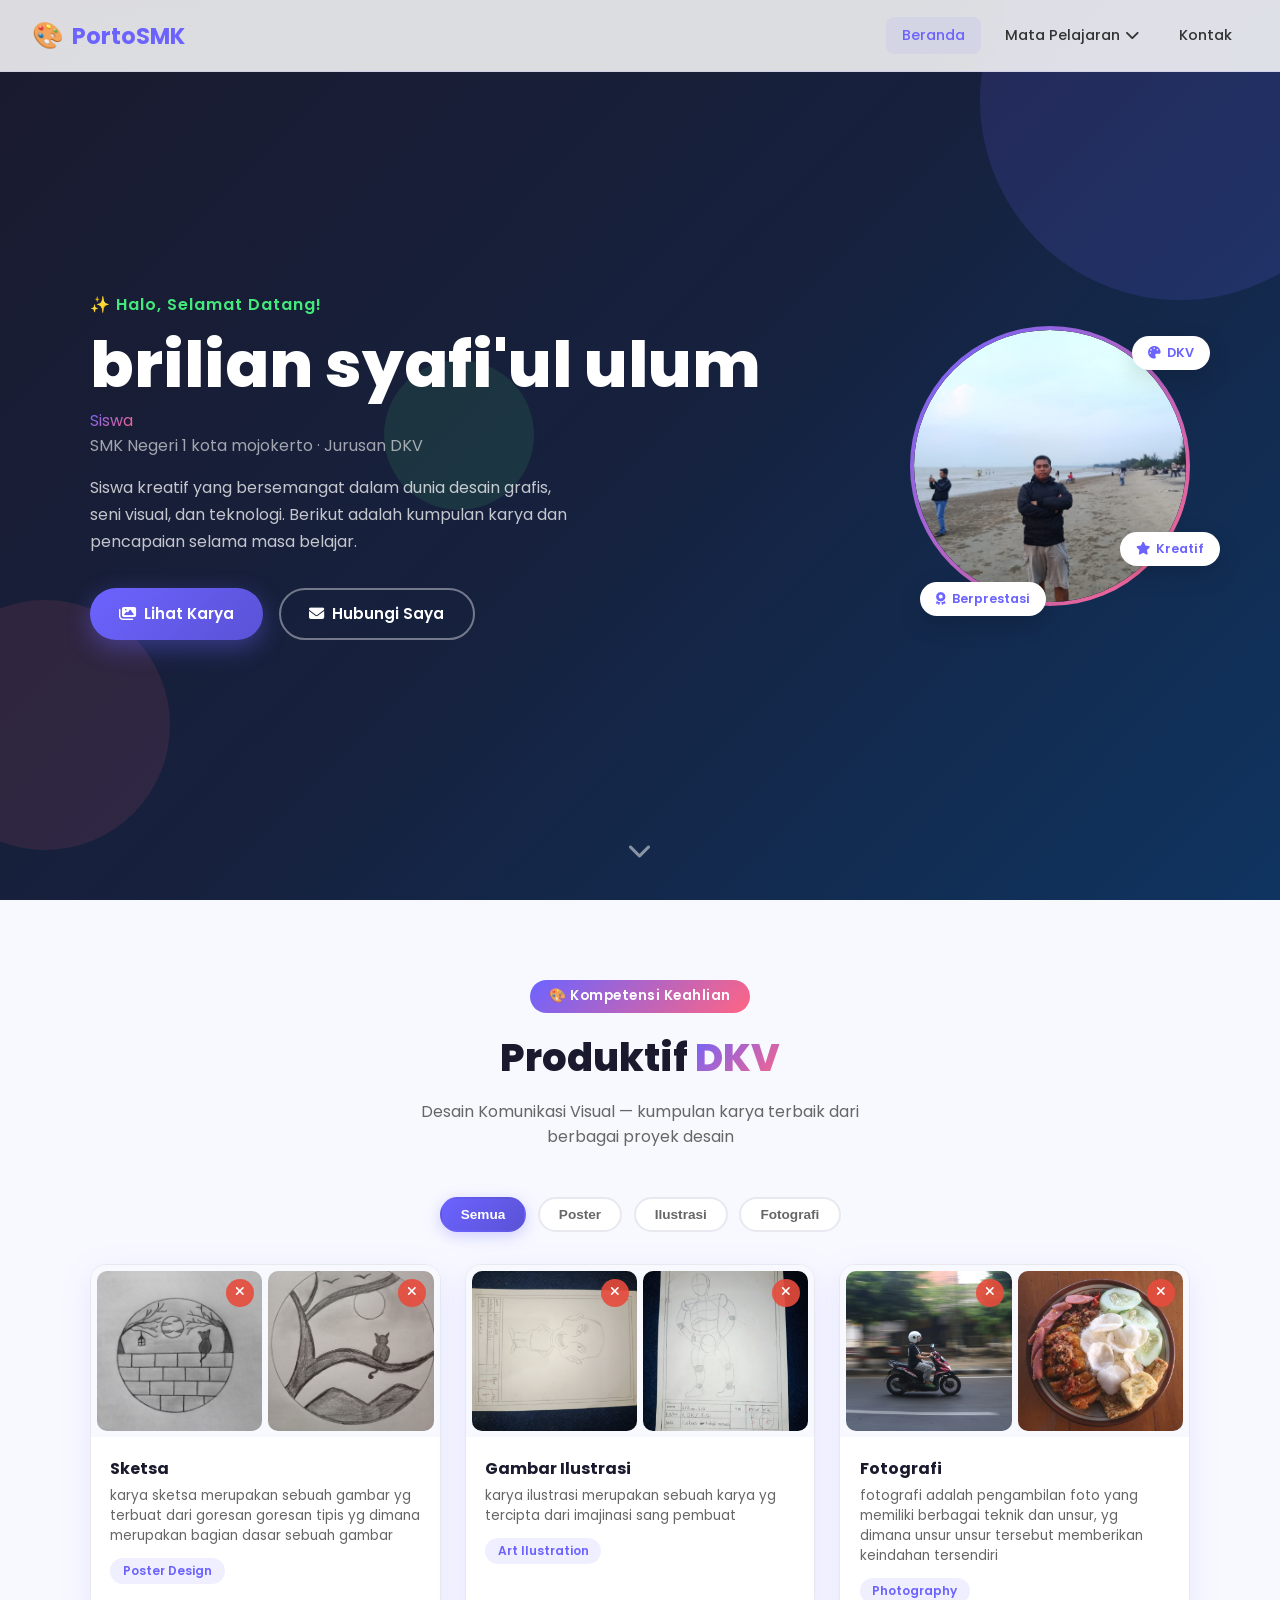
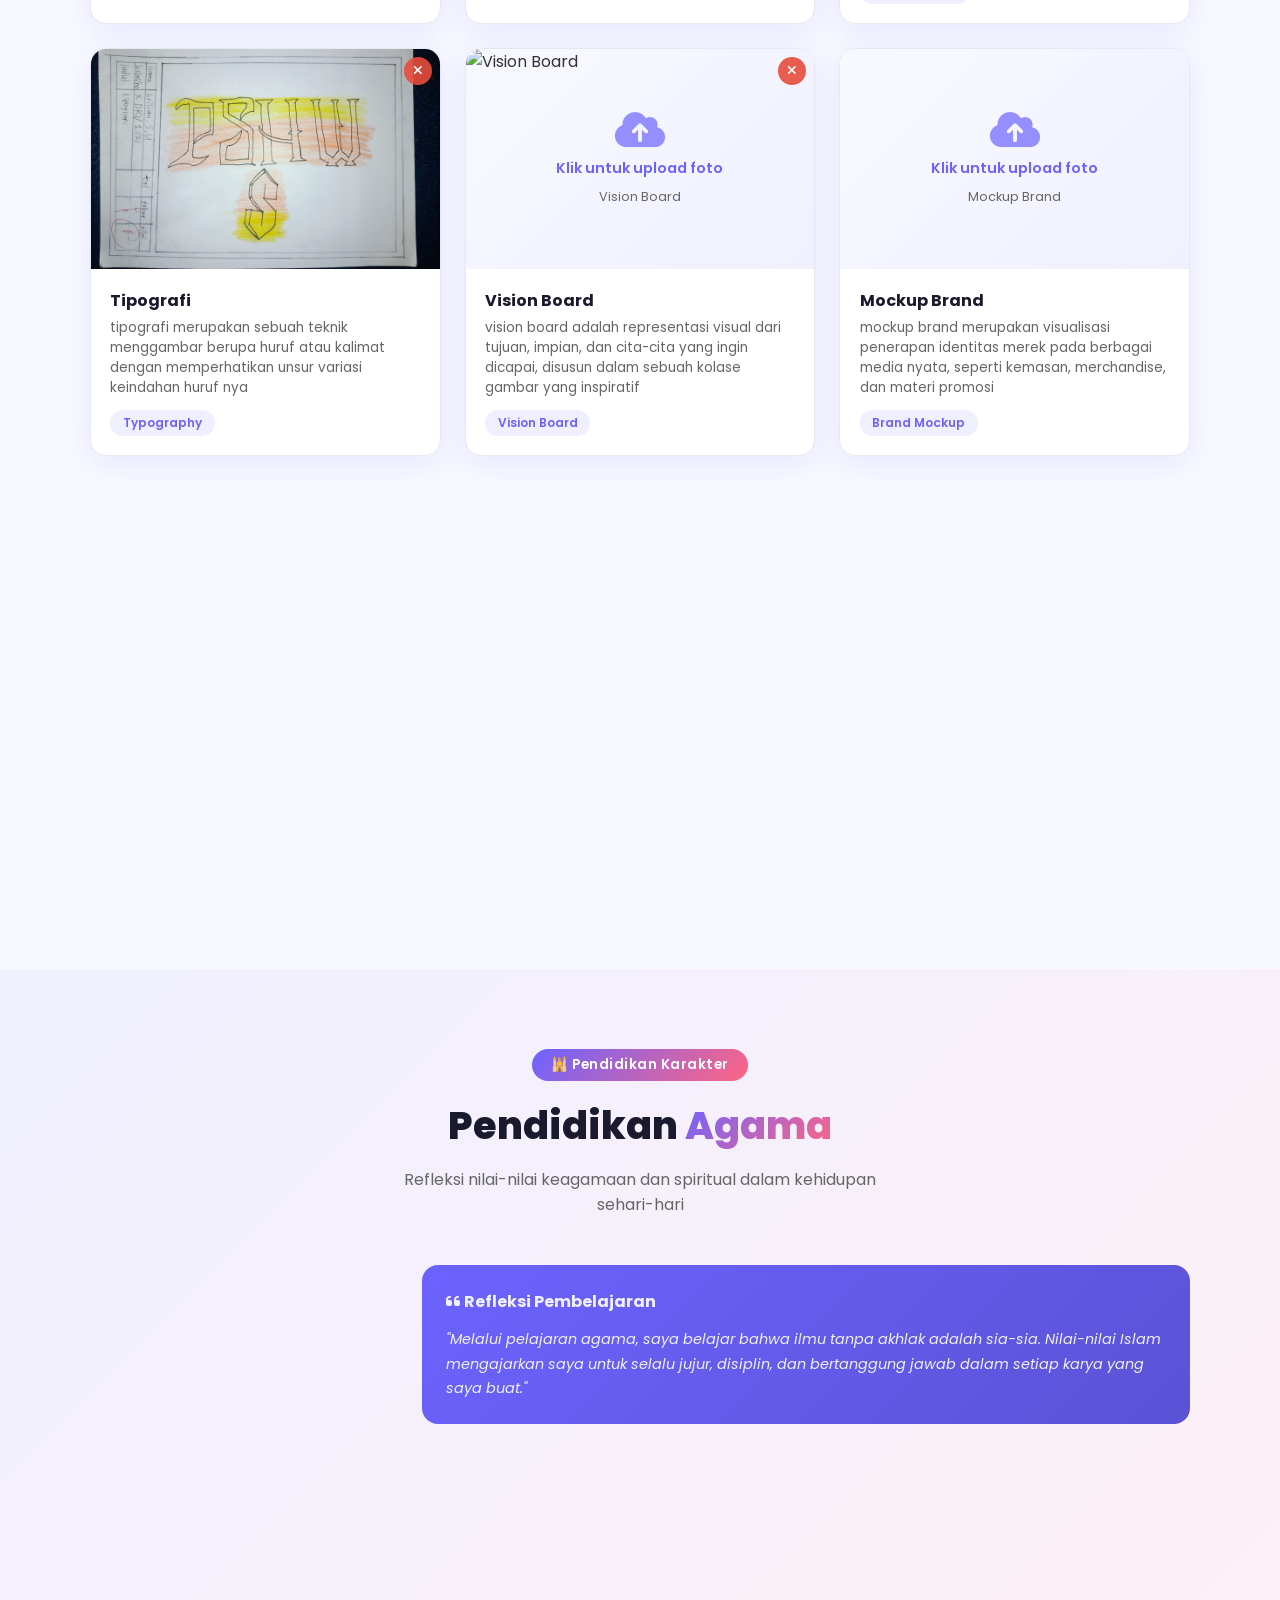
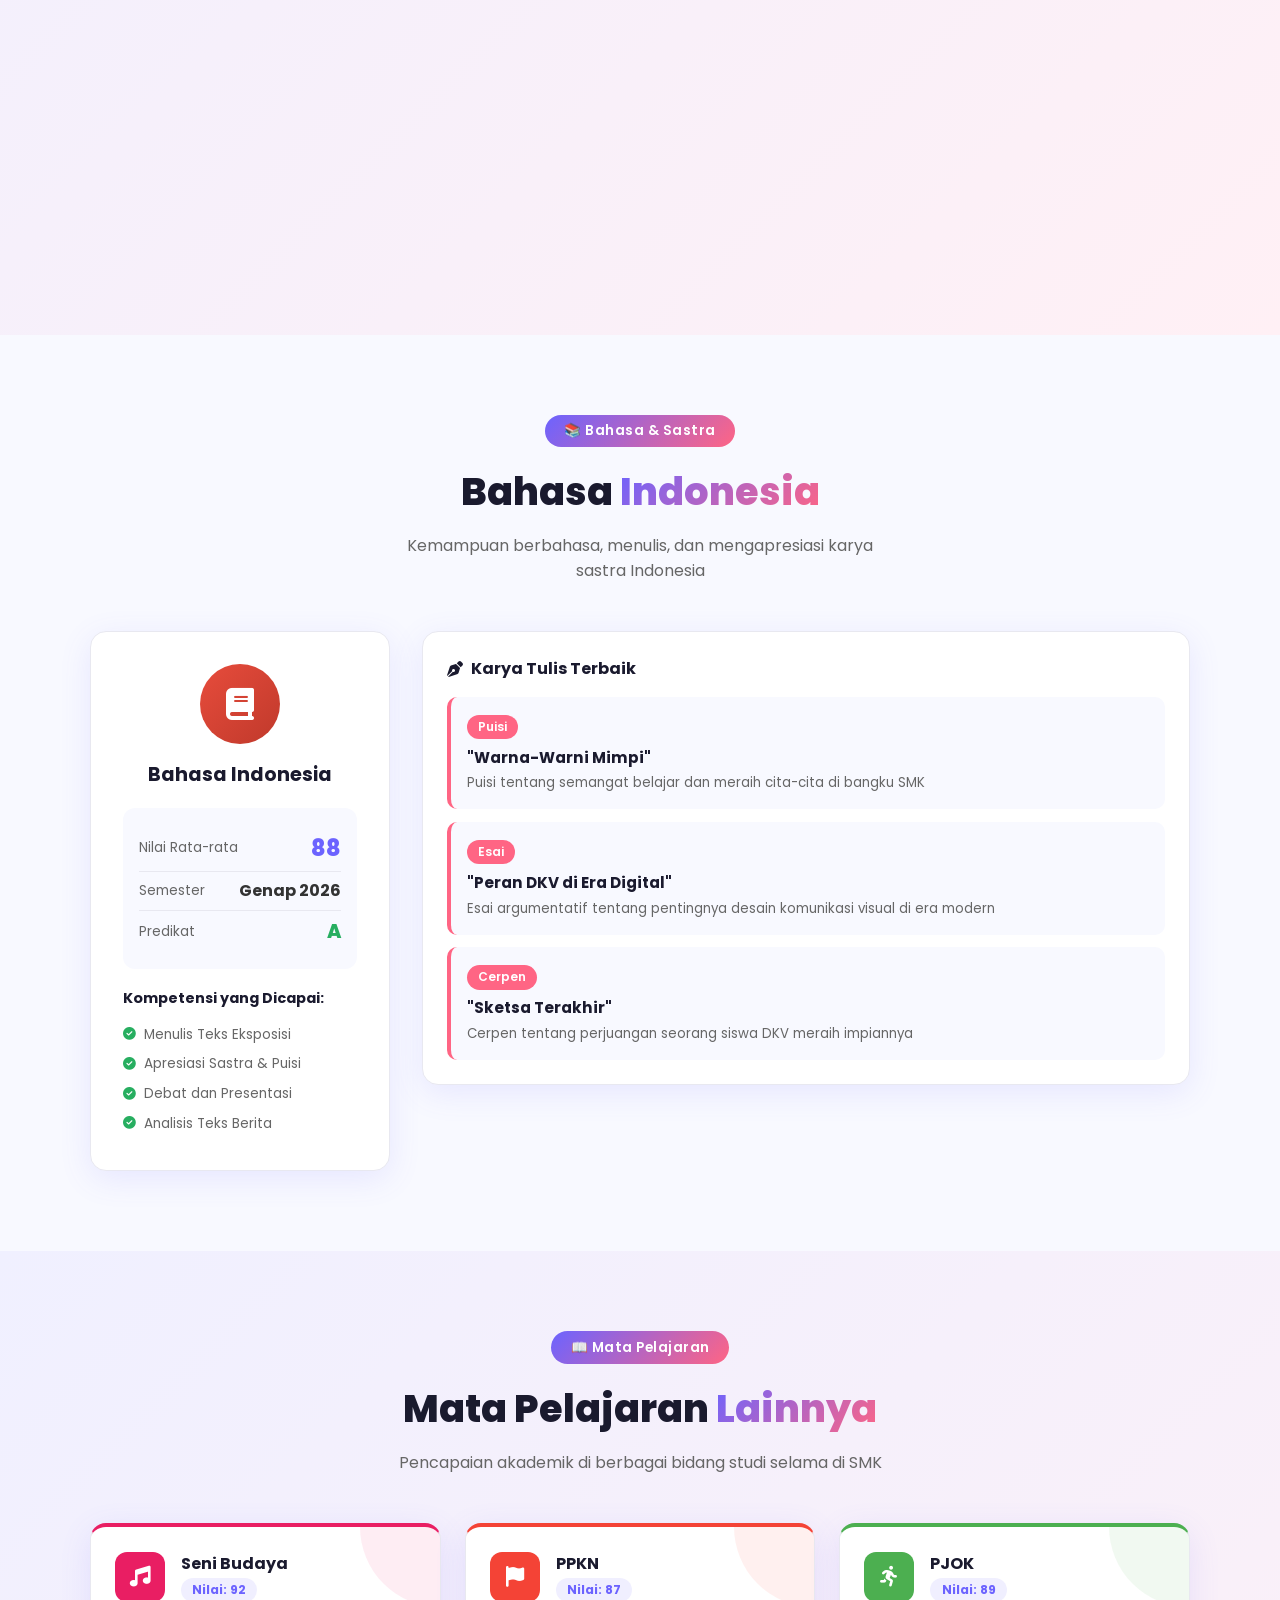
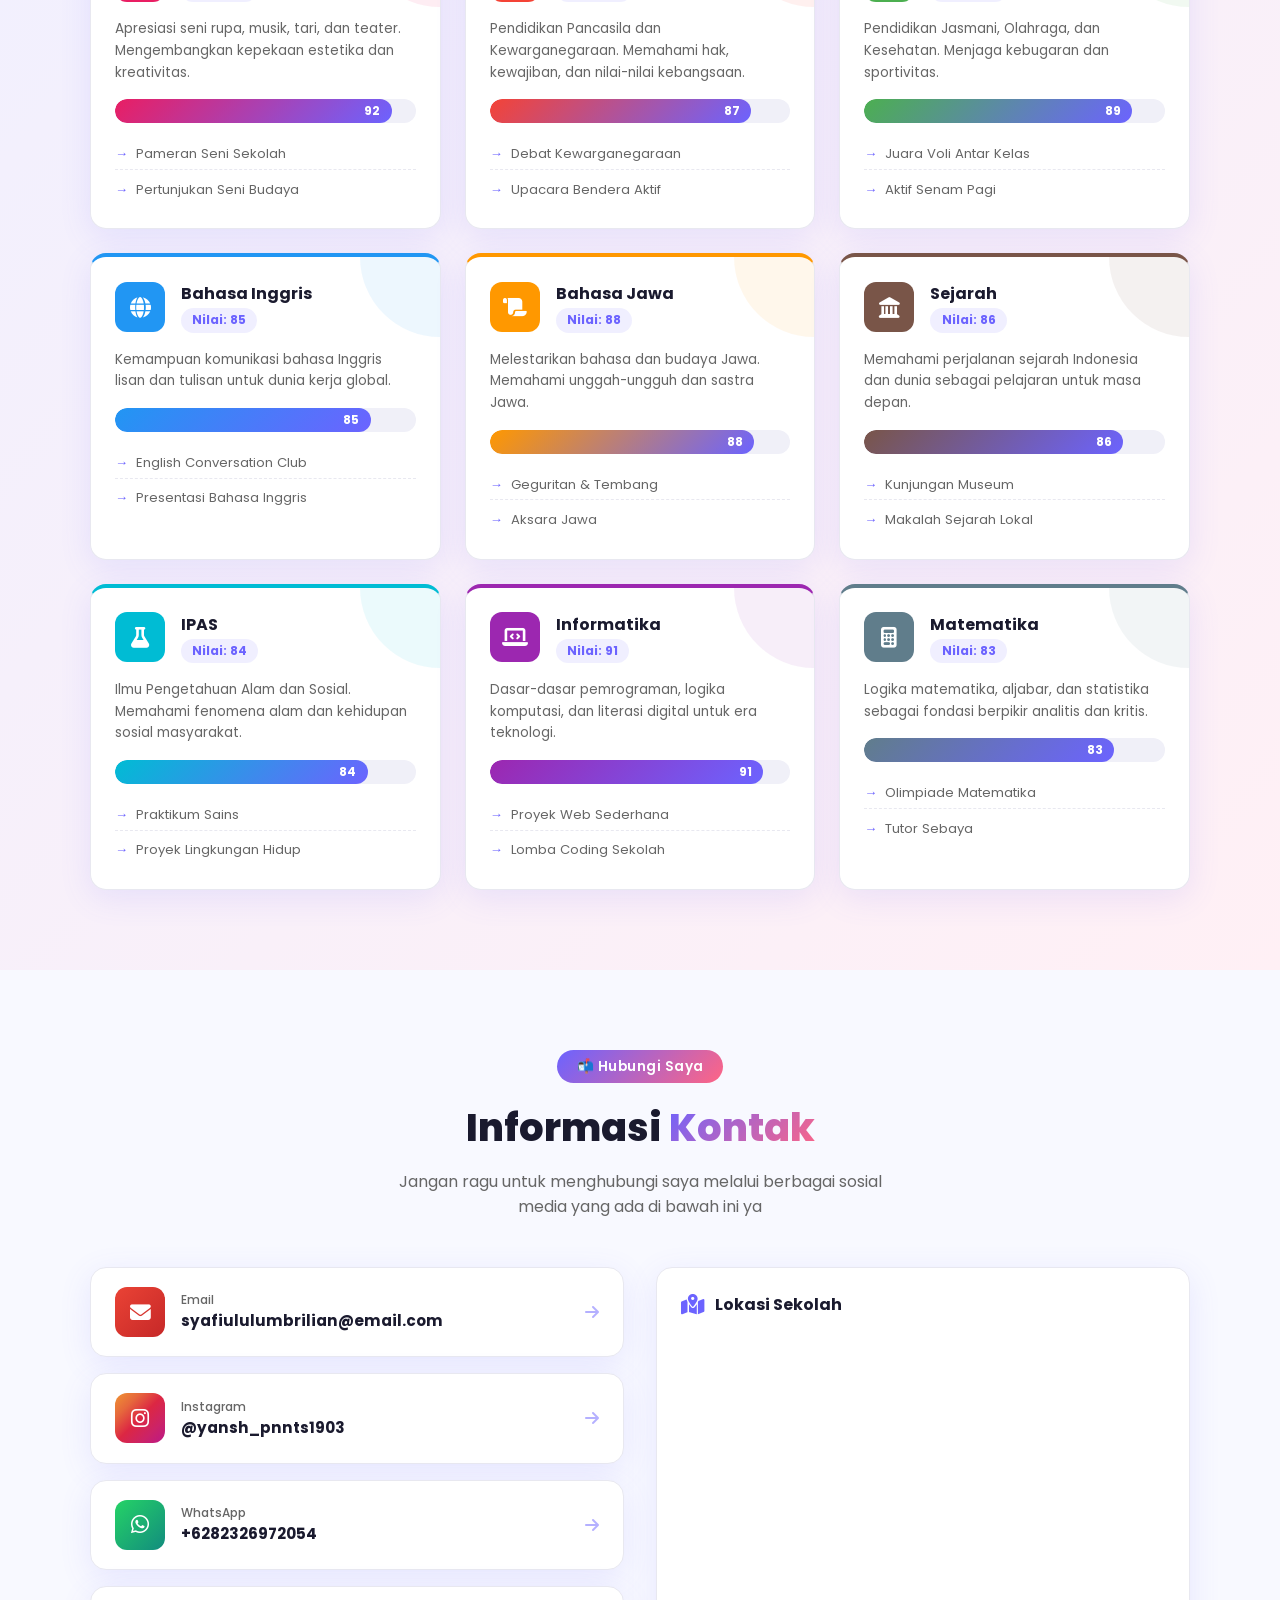
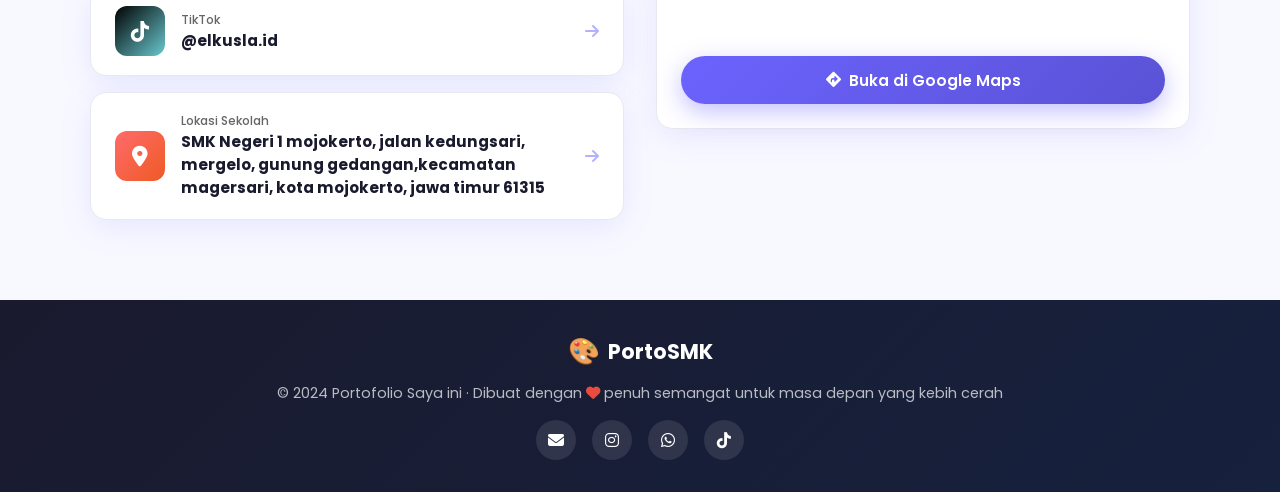
==== portfolio/index.html @ 5e64e9d3 "Add files via upload" ====
<!DOCTYPE html>
<html lang="id">
<head>
  <meta charset="UTF-8" />
  <meta name="viewport" content="width=device-width, initial-scale=1.0"/>
  <title>Portofolio Siswa SMK</title>
  <link rel="stylesheet" href="style.css" />
  <link href="https://fonts.googleapis.com/css2?family=Poppins:wght@300;400;600;700;800&display=swap" rel="stylesheet"/>
  <link rel="stylesheet" href="https://cdnjs.cloudflare.com/ajax/libs/font-awesome/6.5.0/css/all.min.css"/>
</head>
<body>

<!-- NAVBAR -->
<nav class="navbar" id="navbar">
  <div class="nav-brand">
    <span class="brand-icon">🎨</span>
    <span>Porto<strong>SMK</strong></span>
  </div>
  <ul class="nav-links" id="navLinks">
    <li><a href="#beranda" class="nav-link">Beranda</a></li>
    <li class="dropdown">
      <a href="#" class="nav-link dropdown-toggle">Mata Pelajaran <i class="fas fa-chevron-down"></i></a>
      <ul class="dropdown-menu">
        <li><a href="#dkv"><i class="fas fa-palette"></i> Produktif DKV</a></li>
        <li><a href="#agama"><i class="fas fa-mosque"></i> Agama</a></li>
        <li><a href="#bind"><i class="fas fa-book-open"></i> Bahasa Indonesia</a></li>
        <li><a href="#lainnya"><i class="fas fa-graduation-cap"></i> Lainnya</a></li>
      </ul>
    </li>
    <li><a href="#kontak" class="nav-link">Kontak</a></li>
  </ul>
  <button class="hamburger" id="hamburger"><i class="fas fa-bars"></i></button>
</nav>

<!-- HERO / BERANDA -->
<section class="hero" id="beranda">
  <div class="hero-bg-shapes">
    <div class="shape shape1"></div>
    <div class="shape shape2"></div>
    <div class="shape shape3"></div>
  </div>
  <div class="hero-content">
    <div class="hero-text">
      <p class="hero-greeting">✨ Halo, Selamat Datang!</p>
      <h1 class="hero-name">brilian syafi'ul ulum</h1> <span class="highlight">Siswa</span></h1>
      <p class="hero-school">SMK Negeri 1 kota mojokerto · Jurusan DKV</p>
      <p class="hero-desc">Siswa kreatif yang bersemangat dalam dunia desain grafis, seni visual, dan teknologi. Berikut adalah kumpulan karya dan pencapaian selama masa belajar.</p>
      <div class="hero-btns">
        <a href="#dkv" class="btn btn-primary"><i class="fas fa-images"></i> Lihat Karya</a>
        <a href="#kontak" class="btn btn-outline"><i class="fas fa-envelope"></i> Hubungi Saya</a>
      </div>
    </div>
    <div class="hero-avatar">
      <div class="avatar-ring">
        <div class="avatar-img">
          <img src="MFG (my foto gw).jpeg" alt="Foto Profil" />
        </div>
      </div>
      <div class="floating-badge badge1"><i class="fas fa-palette"></i> DKV</div>
      <div class="floating-badge badge2"><i class="fas fa-star"></i> Kreatif</div>
      <div class="floating-badge badge3"><i class="fas fa-award"></i> Berprestasi</div>
    </div>
  </div>
  <div class="scroll-down"><a href="#dkv"><i class="fas fa-chevron-down"></i></a></div>
</section>

<!-- PRODUKTIF DKV -->
<section class="section" id="dkv">
  <div class="container">
    <div class="section-header">
      <span class="section-tag">🎨 Kompetensi Keahlian</span>
      <h2>Produktif <span class="highlight">DKV</span></h2>
      <p>Desain Komunikasi Visual — kumpulan karya terbaik dari berbagai proyek desain</p>
    </div>
    <div class="dkv-categories">
      <button class="cat-btn active" data-cat="all">Semua</button>
      <button class="cat-btn" data-cat="poster">Poster</button>
      <button class="cat-btn" data-cat="ilustrasi">Ilustrasi</button>
      <button class="cat-btn" data-cat="fotografi">Fotografi</button>
    </div>
    <div class="dkv-grid" id="dkvGrid">
      <!-- Card 2 -->
      <div class="dkv-card" data-cat="poster">
        <div class="dkv-upload-group">
          <div class="dkv-upload" onclick="triggerUpload(this)">
            <input type="file" accept="image/*" class="file-input" onchange="previewImage(event, this)"/>
            <div class="upload-placeholder" style="display:none">
              <i class="fas fa-cloud-upload-alt"></i>
              <p>Klik untuk upload foto</p>
              <span>Sketsa 1</span>
            </div>
            <img class="preview-img" src="sketsa4.jpeg" alt="Karya Sketsa 1" style="display:block"/>
            <div class="img-hover-hint"><i class="fas fa-search-plus"></i></div>
            <button class="remove-img" onclick="removeImage(event, this)" style="display:flex"><i class="fas fa-times"></i></button>
          </div>
          <div class="dkv-upload" onclick="triggerUpload(this)">
            <input type="file" accept="image/*" class="file-input" onchange="previewImage(event, this)"/>
            <div class="upload-placeholder" style="display:none">
              <i class="fas fa-cloud-upload-alt"></i>
              <p>Klik untuk upload foto</p>
              <span>Sketsa 2</span>
            </div>
            <img class="preview-img" src="sketsa3.jpeg" alt="Karya Sketsa 2" style="display:block"/>
            <div class="img-hover-hint"><i class="fas fa-search-plus"></i></div>
            <button class="remove-img" onclick="removeImage(event, this)" style="display:flex"><i class="fas fa-times"></i></button>
          </div>
        </div>
        <div class="dkv-card-info">
          <h4>Sketsa</h4>
          <p>karya sketsa merupakan sebuah gambar yg terbuat dari goresan goresan tipis yg dimana merupakan bagian dasar sebuah gambar</p>
          <span class="dkv-tag">Poster Design</span>
        </div>
      </div>
      <!-- Card 3 -->
      <div class="dkv-card" data-cat="ilustrasi">
        <div class="dkv-upload-group">
          <div class="dkv-upload" onclick="triggerUpload(this)">
            <input type="file" accept="image/*" class="file-input" onchange="previewImage(event, this)"/>
            <div class="upload-placeholder" style="display:none">
              <i class="fas fa-cloud-upload-alt"></i>
              <p>Klik untuk upload foto</p>
              <span>Ilustrasi 1</span>
            </div>
            <img class="preview-img" src="sketsa 2.jpeg" alt="Karya Ilustrasi 1" style="display:block"/>
            <div class="img-hover-hint"><i class="fas fa-search-plus"></i></div>
            <button class="remove-img" onclick="removeImage(event, this)" style="display:flex"><i class="fas fa-times"></i></button>
          </div>
          <div class="dkv-upload" onclick="triggerUpload(this)">
            <input type="file" accept="image/*" class="file-input" onchange="previewImage(event, this)"/>
            <div class="upload-placeholder" style="display:none">
              <i class="fas fa-cloud-upload-alt"></i>
              <p>Klik untuk upload foto</p>
              <span>Ilustrasi 2</span>
            </div>
            <img class="preview-img" src="sketsa.jpeg" alt="Karya Ilustrasi 2" style="display:block"/>
            <div class="img-hover-hint"><i class="fas fa-search-plus"></i></div>
            <button class="remove-img" onclick="removeImage(event, this)" style="display:flex"><i class="fas fa-times"></i></button>
          </div>
        </div>
        <div class="dkv-card-info">
          <h4>Gambar Ilustrasi</h4>
          <p>karya ilustrasi merupakan sebuah karya yg tercipta dari imajinasi sang pembuat</p>
          <span class="dkv-tag">Art Ilustration</span>
        </div>
      </div>
      <!-- Card 4 -->
      <div class="dkv-card" data-cat="fotografi">
        <div class="dkv-upload-group">
          <div class="dkv-upload" onclick="triggerUpload(this)">
            <input type="file" accept="image/*" class="file-input" onchange="previewImage(event, this)"/>
            <div class="upload-placeholder" style="display:none">
              <i class="fas fa-cloud-upload-alt"></i>
              <p>Klik untuk upload foto</p>
              <span>Foto 1</span>
            </div>
            <img class="preview-img" src="panning.jpeg" alt="Foto Panning Motor" style="display:block"/>
            <div class="img-hover-hint"><i class="fas fa-search-plus"></i></div>
            <button class="remove-img" onclick="removeImage(event, this)" style="display:flex"><i class="fas fa-times"></i></button>
          </div>
          <div class="dkv-upload" onclick="triggerUpload(this)">
            <input type="file" accept="image/*" class="file-input" onchange="previewImage(event, this)"/>
            <div class="upload-placeholder" style="display:none">
              <i class="fas fa-cloud-upload-alt"></i>
              <p>Klik untuk upload foto</p>
              <span>Foto 2</span>
            </div>
            <img class="preview-img" src="foodie.jpeg" alt="Foto Makanan" style="display:block"/>
            <div class="img-hover-hint"><i class="fas fa-search-plus"></i></div>
            <button class="remove-img" onclick="removeImage(event, this)" style="display:flex"><i class="fas fa-times"></i></button>
          </div>
        </div>
        <div class="dkv-card-info">
          <h4>Fotografi</h4>
          <p>fotografi adalah pengambilan foto yang memiliki berbagai teknik dan unsur, yg dimana unsur unsur tersebut memberikan keindahan tersendiri</p>
          <span class="dkv-tag">Photography</span>
        </div>
      </div>
      <!-- Card 5 -->
      <div class="dkv-card" data-cat="ilustrasi">
        <div class="dkv-upload" onclick="triggerUpload(this)">
          <input type="file" accept="image/*" class="file-input" onchange="previewImage(event, this)"/>
          <div class="upload-placeholder" style="display:none">
            <i class="fas fa-cloud-upload-alt"></i>
            <p>Klik untuk upload foto</p>
            <span>Tipografi</span>
          </div>
          <img class="preview-img" src="tipografi.jpeg" alt="Karya Tipografi" style="display:block"/>
          <div class="img-hover-hint"><i class="fas fa-search-plus"></i></div>
          <button class="remove-img" onclick="removeImage(event, this)" style="display:flex"><i class="fas fa-times"></i></button>
        </div>
        <div class="dkv-card-info">
          <h4>Tipografi</h4>
          <p>tipografi merupakan sebuah teknik menggambar berupa huruf atau kalimat dengan memperhatikan unsur variasi keindahan huruf nya</p>
          <span class="dkv-tag">Typography</span>
        </div>
      </div>

      <!-- Card 6 - Vision Board -->
      <div class="dkv-card" data-cat="poster">
        <div class="dkv-upload" onclick="triggerUpload(this)">
          <input type="file" accept="image/*" class="file-input" onchange="previewImage(event, this)"/>
          <div class="upload-placeholder">
            <i class="fas fa-cloud-upload-alt"></i>
            <p>Klik untuk upload foto</p>
            <span>Vision Board</span>
          </div>
          <img class="preview-img" src="visionboard.jpeg" alt="Vision Board" style="display:block"/>
          <div class="img-hover-hint"><i class="fas fa-search-plus"></i></div>
          <button class="remove-img" onclick="removeImage(event, this)" style="display:flex"><i class="fas fa-times"></i></button>
        </div>
        <div class="dkv-card-info">
          <h4>Vision Board</h4>
          <p>vision board adalah representasi visual dari tujuan, impian, dan cita-cita yang ingin dicapai, disusun dalam sebuah kolase gambar yang inspiratif</p>
          <span class="dkv-tag">Vision Board</span>
        </div>
      </div>

      <!-- Card 7 - Mockup Brand -->
      <div class="dkv-card" data-cat="poster">
        <div class="dkv-upload" onclick="triggerUpload(this)">
          <input type="file" accept="image/*" class="file-input" onchange="previewImage(event, this)"/>
          <div class="upload-placeholder">
            <i class="fas fa-cloud-upload-alt"></i>
            <p>Klik untuk upload foto</p>
            <span>Mockup Brand</span>
          </div>
          <img class="preview-img" src="" alt="Mockup Brand" style="display:none"/>
          <div class="img-hover-hint"><i class="fas fa-search-plus"></i></div>
          <button class="remove-img" onclick="removeImage(event, this)" style="display:none"><i class="fas fa-times"></i></button>
        </div>
        <div class="dkv-card-info">
          <h4>Mockup Brand</h4>
          <p>mockup brand merupakan visualisasi penerapan identitas merek pada berbagai media nyata, seperti kemasan, merchandise, dan materi promosi</p>
          <span class="dkv-tag">Brand Mockup</span>
        </div>
      </div>

      <!-- Card 8 - Brandbook -->
      <div class="dkv-card" data-cat="poster">
        <div class="dkv-upload pdf-upload" onclick="triggerPdfUpload(this)">
          <input type="file" accept="application/pdf" class="file-input-pdf" onchange="previewPdf(event, this)"/>
          <div class="upload-placeholder pdf-placeholder">
            <i class="fas fa-file-pdf"></i>
            <p>Klik untuk upload PDF</p>
            <span>Brandbook</span>
          </div>
          <div class="pdf-preview" style="display:none">
            <i class="fas fa-file-pdf pdf-icon-big"></i>
            <p class="pdf-filename"></p>
            <a class="pdf-open-btn" href="#" target="_blank"><i class="fas fa-external-link-alt"></i> Buka PDF</a>
          </div>
          <button class="remove-img" onclick="removePdf(event, this)" style="display:none"><i class="fas fa-times"></i></button>
        </div>
        <div class="dkv-card-info">
          <h4>Brandbook</h4>
          <p>brandbook adalah panduan identitas merek secara lengkap, mencakup logo, warna, tipografi, dan aturan penggunaan elemen visual brand</p>
          <span class="dkv-tag">Brand Identity</span>
        </div>
      </div>

    </div>
  </div>
</section>

<!-- AGAMA -->
<section class="section section-alt" id="agama">
  <div class="container">
    <div class="section-header">
      <span class="section-tag">🕌 Pendidikan Karakter</span>
      <h2>Pendidikan <span class="highlight">Agama</span></h2>
      <p>Refleksi nilai-nilai keagamaan dan spiritual dalam kehidupan sehari-hari</p>
    </div>
    <div class="mapel-layout">
      <div class="mapel-info-card">
        <div class="mapel-icon-big"><i class="fas fa-mosque"></i></div>
        <h3>Pendidikan Agama Islam</h3>
        <div class="nilai-box">
          <div class="nilai-item"><span>Nilai Rata-rata</span><strong class="nilai-score">90</strong></div>
          <div class="nilai-item"><span>Semester</span><strong>Genap 2026</strong></div>
          <div class="nilai-item"><span>Predikat</span><strong class="predikat-a">A</strong></div>
        </div>
        <div class="kompetensi-list">
          <h4>Kompetensi yang Dicapai:</h4>
          <ul>
            <li><i class="fas fa-check-circle"></i> Memahami Al-Qur'an dan Hadits</li>
            <li><i class="fas fa-check-circle"></i> Akidah dan Akhlak Mulia</li>
            <li><i class="fas fa-check-circle"></i> Fiqih Ibadah dan Muamalah</li>
            <li><i class="fas fa-check-circle"></i> Sejarah Peradaban Islam</li>
          </ul>
        </div>
      </div>
      <div class="mapel-content-area">
        <div class="refleksi-card">
          <h4><i class="fas fa-quote-left"></i> Refleksi Pembelajaran</h4>
          <p>"Melalui pelajaran agama, saya belajar bahwa ilmu tanpa akhlak adalah sia-sia. Nilai-nilai Islam mengajarkan saya untuk selalu jujur, disiplin, dan bertanggung jawab dalam setiap karya yang saya buat."</p>
        </div>
        <div class="kegiatan-grid">
          <div class="kegiatan-item">
            <i class="fas fa-book-quran"></i>
            <h5>Tadarus Al-Qur'an</h5>
            <p>Rutin setiap pagi sebelum KBM</p>
          </div>
          <div class="kegiatan-item">
            <i class="fas fa-hands-praying"></i>
            <h5>Sholat Berjamaah</h5>
            <p>Sholat Dzuhur bersama di sekolah</p>
          </div>
          <div class="kegiatan-item">
            <i class="fas fa-heart"></i>
            <h5>Kegiatan Sosial</h5>
            <p>Bakti sosial dan infaq rutin</p>
          </div>
          <div class="kegiatan-item">
            <i class="fas fa-star"></i>
            <h5>Pesantren Kilat</h5>
            <p>Kegiatan Ramadhan di sekolah</p>
          </div>
        </div>
      </div>
    </div>
  </div>
</section>

<!-- BAHASA INDONESIA -->
<section class="section" id="bind">
  <div class="container">
    <div class="section-header">
      <span class="section-tag">📚 Bahasa & Sastra</span>
      <h2>Bahasa <span class="highlight">Indonesia</span></h2>
      <p>Kemampuan berbahasa, menulis, dan mengapresiasi karya sastra Indonesia</p>
    </div>
    <div class="mapel-layout">
      <div class="mapel-info-card">
        <div class="mapel-icon-big" style="background: linear-gradient(135deg,#e74c3c,#c0392b)"><i class="fas fa-book"></i></div>
        <h3>Bahasa Indonesia</h3>
        <div class="nilai-box">
          <div class="nilai-item"><span>Nilai Rata-rata</span><strong class="nilai-score">88</strong></div>
          <div class="nilai-item"><span>Semester</span><strong>Genap 2026</strong></div>
          <div class="nilai-item"><span>Predikat</span><strong class="predikat-a">A</strong></div>
        </div>
        <div class="kompetensi-list">
          <h4>Kompetensi yang Dicapai:</h4>
          <ul>
            <li><i class="fas fa-check-circle"></i> Menulis Teks Eksposisi</li>
            <li><i class="fas fa-check-circle"></i> Apresiasi Sastra & Puisi</li>
            <li><i class="fas fa-check-circle"></i> Debat dan Presentasi</li>
            <li><i class="fas fa-check-circle"></i> Analisis Teks Berita</li>
          </ul>
        </div>
      </div>
      <div class="mapel-content-area">
        <div class="karya-tulis">
          <h4><i class="fas fa-pen-nib"></i> Karya Tulis Terbaik</h4>
          <div class="karya-item">
            <span class="karya-type">Puisi</span>
            <h5>"Warna-Warni Mimpi"</h5>
            <p>Puisi tentang semangat belajar dan meraih cita-cita di bangku SMK</p>
          </div>
          <div class="karya-item">
            <span class="karya-type">Esai</span>
            <h5>"Peran DKV di Era Digital"</h5>
            <p>Esai argumentatif tentang pentingnya desain komunikasi visual di era modern</p>
          </div>
          <div class="karya-item">
            <span class="karya-type">Cerpen</span>
            <h5>"Sketsa Terakhir"</h5>
            <p>Cerpen tentang perjuangan seorang siswa DKV meraih impiannya</p>
          </div>
        </div>
      </div>
    </div>
  </div>
</section>

<!-- MATA PELAJARAN LAINNYA -->
<section class="section section-alt" id="lainnya">
  <div class="container">
    <div class="section-header">
      <span class="section-tag">📖 Mata Pelajaran</span>
      <h2>Mata Pelajaran <span class="highlight">Lainnya</span></h2>
      <p>Pencapaian akademik di berbagai bidang studi selama di SMK</p>
    </div>
    <div class="mapel-grid">

      <!-- Seni Budaya -->
      <div class="mapel-card" style="--accent:#e91e63">
        <div class="mapel-card-header">
          <div class="mapel-card-icon"><i class="fas fa-music"></i></div>
          <div>
            <h4>Seni Budaya</h4>
            <span class="mapel-badge">Nilai: 92</span>
          </div>
        </div>
        <p>Apresiasi seni rupa, musik, tari, dan teater. Mengembangkan kepekaan estetika dan kreativitas.</p>
        <div class="progress-bar"><div class="progress-fill" style="width:92%">92</div></div>
        <ul class="mapel-list">
          <li>Pameran Seni Sekolah</li>
          <li>Pertunjukan Seni Budaya</li>
        </ul>
      </div>

      <!-- PPKN -->
      <div class="mapel-card" style="--accent:#f44336">
        <div class="mapel-card-header">
          <div class="mapel-card-icon"><i class="fas fa-flag"></i></div>
          <div>
            <h4>PPKN</h4>
            <span class="mapel-badge">Nilai: 87</span>
          </div>
        </div>
        <p>Pendidikan Pancasila dan Kewarganegaraan. Memahami hak, kewajiban, dan nilai-nilai kebangsaan.</p>
        <div class="progress-bar"><div class="progress-fill" style="width:87%">87</div></div>
        <ul class="mapel-list">
          <li>Debat Kewarganegaraan</li>
          <li>Upacara Bendera Aktif</li>
        </ul>
      </div>

      <!-- PJOK -->
      <div class="mapel-card" style="--accent:#4caf50">
        <div class="mapel-card-header">
          <div class="mapel-card-icon"><i class="fas fa-running"></i></div>
          <div>
            <h4>PJOK</h4>
            <span class="mapel-badge">Nilai: 89</span>
          </div>
        </div>
        <p>Pendidikan Jasmani, Olahraga, dan Kesehatan. Menjaga kebugaran dan sportivitas.</p>
        <div class="progress-bar"><div class="progress-fill" style="width:89%">89</div></div>
        <ul class="mapel-list">
          <li>Juara Voli Antar Kelas</li>
          <li>Aktif Senam Pagi</li>
        </ul>
      </div>

      <!-- Bahasa Inggris -->
      <div class="mapel-card" style="--accent:#2196f3">
        <div class="mapel-card-header">
          <div class="mapel-card-icon"><i class="fas fa-globe"></i></div>
          <div>
            <h4>Bahasa Inggris</h4>
            <span class="mapel-badge">Nilai: 85</span>
          </div>
        </div>
        <p>Kemampuan komunikasi bahasa Inggris lisan dan tulisan untuk dunia kerja global.</p>
        <div class="progress-bar"><div class="progress-fill" style="width:85%">85</div></div>
        <ul class="mapel-list">
          <li>English Conversation Club</li>
          <li>Presentasi Bahasa Inggris</li>
        </ul>
      </div>

      <!-- Bahasa Jawa -->
      <div class="mapel-card" style="--accent:#ff9800">
        <div class="mapel-card-header">
          <div class="mapel-card-icon"><i class="fas fa-scroll"></i></div>
          <div>
            <h4>Bahasa Jawa</h4>
            <span class="mapel-badge">Nilai: 88</span>
          </div>
        </div>
        <p>Melestarikan bahasa dan budaya Jawa. Memahami unggah-ungguh dan sastra Jawa.</p>
        <div class="progress-bar"><div class="progress-fill" style="width:88%">88</div></div>
        <ul class="mapel-list">
          <li>Geguritan & Tembang</li>
          <li>Aksara Jawa</li>
        </ul>
      </div>

      <!-- Sejarah -->
      <div class="mapel-card" style="--accent:#795548">
        <div class="mapel-card-header">
          <div class="mapel-card-icon"><i class="fas fa-landmark"></i></div>
          <div>
            <h4>Sejarah</h4>
            <span class="mapel-badge">Nilai: 86</span>
          </div>
        </div>
        <p>Memahami perjalanan sejarah Indonesia dan dunia sebagai pelajaran untuk masa depan.</p>
        <div class="progress-bar"><div class="progress-fill" style="width:86%">86</div></div>
        <ul class="mapel-list">
          <li>Kunjungan Museum</li>
          <li>Makalah Sejarah Lokal</li>
        </ul>
      </div>

      <!-- IPAS -->
      <div class="mapel-card" style="--accent:#00bcd4">
        <div class="mapel-card-header">
          <div class="mapel-card-icon"><i class="fas fa-flask"></i></div>
          <div>
            <h4>IPAS</h4>
            <span class="mapel-badge">Nilai: 84</span>
          </div>
        </div>
        <p>Ilmu Pengetahuan Alam dan Sosial. Memahami fenomena alam dan kehidupan sosial masyarakat.</p>
        <div class="progress-bar"><div class="progress-fill" style="width:84%">84</div></div>
        <ul class="mapel-list">
          <li>Praktikum Sains</li>
          <li>Proyek Lingkungan Hidup</li>
        </ul>
      </div>

      <!-- Informatika -->
      <div class="mapel-card" style="--accent:#9c27b0">
        <div class="mapel-card-header">
          <div class="mapel-card-icon"><i class="fas fa-laptop-code"></i></div>
          <div>
            <h4>Informatika</h4>
            <span class="mapel-badge">Nilai: 91</span>
          </div>
        </div>
        <p>Dasar-dasar pemrograman, logika komputasi, dan literasi digital untuk era teknologi.</p>
        <div class="progress-bar"><div class="progress-fill" style="width:91%">91</div></div>
        <ul class="mapel-list">
          <li>Proyek Web Sederhana</li>
          <li>Lomba Coding Sekolah</li>
        </ul>
      </div>

      <!-- Matematika -->
      <div class="mapel-card" style="--accent:#607d8b">
        <div class="mapel-card-header">
          <div class="mapel-card-icon"><i class="fas fa-calculator"></i></div>
          <div>
            <h4>Matematika</h4>
            <span class="mapel-badge">Nilai: 83</span>
          </div>
        </div>
        <p>Logika matematika, aljabar, dan statistika sebagai fondasi berpikir analitis dan kritis.</p>
        <div class="progress-bar"><div class="progress-fill" style="width:83%">83</div></div>
        <ul class="mapel-list">
          <li>Olimpiade Matematika</li>
          <li>Tutor Sebaya</li>
        </ul>
      </div>

    </div>
  </div>
</section>

<!-- KONTAK -->
<section class="section" id="kontak">
  <div class="container">
    <div class="section-header">
      <span class="section-tag">📬 Hubungi Saya</span>
      <h2>Informasi <span class="highlight">Kontak</span></h2>
      <p>Jangan ragu untuk menghubungi saya melalui berbagai sosial media yang ada di bawah ini ya</p>
    </div>
    <div class="kontak-layout">
      <div class="kontak-cards">

        <a href="mailto:syafiululumbrilian@email.com" class="kontak-card email">
          <div class="kontak-icon"><i class="fas fa-envelope"></i></div>
          <div class="kontak-info">
            <span class="kontak-label">Email</span>
            <span class="kontak-value">syafiululumbrilian@email.com</span>
          </div>
          <i class="fas fa-arrow-right kontak-arrow"></i>
        </a>

        <a href="https://instagram.com/yansh_pnnts1903" target="_blank" class="kontak-card instagram">
          <div class="kontak-icon"><i class="fab fa-instagram"></i></div>
          <div class="kontak-info">
            <span class="kontak-label">Instagram</span>
            <span class="kontak-value">@yansh_pnnts1903</span>
          </div>
          <i class="fas fa-arrow-right kontak-arrow"></i>
        </a>

        <a href="https://wa.me/6282326972054" target="_blank" class="kontak-card whatsapp">
          <div class="kontak-icon"><i class="fab fa-whatsapp"></i></div>
          <div class="kontak-info">
            <span class="kontak-label">WhatsApp</span>
            <span class="kontak-value">+6282326972054</span>
          </div>
          <i class="fas fa-arrow-right kontak-arrow"></i>
        </a>

        <a href="https://tiktok.com/@elkusla.id" target="_blank" class="kontak-card tiktok">
          <div class="kontak-icon"><i class="fab fa-tiktok"></i></div>
          <div class="kontak-info">
            <span class="kontak-label">TikTok</span>
            <span class="kontak-value">@elkusla.id</span>
          </div>
          <i class="fas fa-arrow-right kontak-arrow"></i>
        </a>

        <div class="kontak-card lokasi">
          <div class="kontak-icon"><i class="fas fa-map-marker-alt"></i></div>
          <div class="kontak-info">
            <span class="kontak-label">Lokasi Sekolah</span>
            <span class="kontak-value">SMK Negeri 1 mojokerto, jalan kedungsari, mergelo, gunung gedangan,kecamatan magersari, kota mojokerto, jawa timur 61315</span>
          </div>
          <i class="fas fa-arrow-right kontak-arrow"></i>
        </div>

      </div>

      <div class="kontak-map">
        <div class="map-header">
          <i class="fas fa-map-marked-alt"></i>
          <h4>Lokasi Sekolah</h4>
        </div>
        <div class="map-container">
          <iframe
            src="https://www.google.com/maps/embed?pb=!1m18!1m12!1m3!1d3953.0!2d110.3!3d-7.8!2m3!1f0!2f0!3f0!3m2!1i1024!2i768!4f13.1!3m3!1m2!1s0x0%3A0x0!2zN8KwNDgnMDAuMCJTIDExMMKwMTgnMDAuMCJF!5e0!3m2!1sid!2sid!4v1234567890"
            width="100%" height="300" style="border:0;border-radius:16px;" allowfullscreen=""
            loading="lazy" referrerpolicy="no-referrer-when-downgrade">
          </iframe>
        </div>
        <a href="https://maps.app.goo.gl/okV3DWh8LMW5qMkS7" target="_blank" class="btn btn-primary map-btn">
          <i class="fas fa-directions"></i> Buka di Google Maps
        </a>
      </div>
    </div>
  </div>
</section>

<!-- FOOTER -->
<footer class="footer">
  <div class="footer-content">
    <div class="footer-brand">
      <span class="brand-icon">🎨</span>
      <span>Porto<strong>SMK</strong></span>
    </div>
    <p>© 2024 Portofolio Saya ini · Dibuat dengan <i class="fas fa-heart" style="color:#e74c3c"></i> penuh semangat untuk masa depan yang kebih cerah</p>
    <div class="footer-socials">
      <a href="mailto:syafiululumbrilian@email.com"><i class="fas fa-envelope"></i></a>
      <a href="https://instagram.com/yansh_pnnts1903" target="_blank"><i class="fab fa-instagram"></i></a>
      <a href="https://wa.me/6282326972054" target="_blank"><i class="fab fa-whatsapp"></i></a>
      <a href="https://tiktok.com/@elkusla.id" target="_blank"><i class="fab fa-tiktok"></i></a>
    </div>
  </div>
</footer>

<!-- LIGHTBOX -->
<div id="lightboxOverlay" style="display:none; position:fixed; inset:0; z-index:9999; background:rgba(0,0,0,0.92); align-items:center; justify-content:center; flex-direction:column; gap:1rem; padding:1rem;">
  <button onclick="closeLightbox()" style="position:absolute; top:1rem; right:1rem; background:rgba(255,255,255,0.15); border:none; color:#fff; width:44px; height:44px; border-radius:50%; font-size:1.3rem; cursor:pointer; display:flex; align-items:center; justify-content:center; transition:background 0.2s;" onmouseover="this.style.background='rgba(255,255,255,0.3)'" onmouseout="this.style.background='rgba(255,255,255,0.15)'"><i class="fas fa-times"></i></button>
  <img id="lightboxImg" src="" alt="" style="max-width:90vw; max-height:85vh; object-fit:contain; border-radius:12px; box-shadow:0 8px 48px rgba(0,0,0,0.5);"/>
  <p id="lightboxCaption" style="color:rgba(255,255,255,0.7); font-size:0.9rem; text-align:center;"></p>
</div>

<!-- BACK TO TOP -->
<button class="back-to-top" id="backToTop"><i class="fas fa-chevron-up"></i></button>

<script src="script.js"></script>
</body>
</html>
---- portfolio/style.css ----
/* ===== RESET & BASE ===== */
*, *::before, *::after { margin:0; padding:0; box-sizing:border-box; }
:root {
  --primary: #6c63ff;
  --primary-dark: #5a52d5;
  --secondary: #ff6584;
  --accent: #43e97b;
  --dark: #1a1a2e;
  --dark2: #16213e;
  --card-bg: #ffffff;
  --text: #333;
  --text-light: #666;
  --border: #e8e8f0;
  --shadow: 0 8px 32px rgba(108,99,255,0.12);
  --radius: 16px;
  --transition: all 0.3s cubic-bezier(0.4,0,0.2,1);
}
html { scroll-behavior: smooth; }
body { font-family:'Poppins',sans-serif; color:var(--text); background:#f8f9ff; overflow-x:hidden; }
a { text-decoration:none; color:inherit; }
ul { list-style:none; }
img { max-width:100%; }

/* ===== SCROLLBAR ===== */
::-webkit-scrollbar { width:6px; }
::-webkit-scrollbar-track { background:#f1f1f1; }
::-webkit-scrollbar-thumb { background:var(--primary); border-radius:3px; }

/* ===== NAVBAR ===== */
.navbar {
  position:fixed; top:0; left:0; right:0; z-index:1000;
  display:flex; align-items:center; justify-content:space-between;
  padding:1rem 2rem;
  background:rgba(255,255,255,0.85);
  backdrop-filter:blur(20px);
  border-bottom:1px solid rgba(108,99,255,0.1);
  transition:var(--transition);
}
.navbar.scrolled { box-shadow:0 4px 20px rgba(108,99,255,0.15); }
.nav-brand { display:flex; align-items:center; gap:0.5rem; font-size:1.4rem; font-weight:700; color:var(--primary); }
.brand-icon { font-size:1.6rem; }
.nav-links { display:flex; align-items:center; gap:0.5rem; }
.nav-link {
  padding:0.5rem 1rem; border-radius:8px; font-weight:500; font-size:0.9rem;
  color:var(--text); transition:var(--transition); display:flex; align-items:center; gap:0.3rem;
}
.nav-link:hover, .nav-link.active { color:var(--primary); background:rgba(108,99,255,0.08); }
.dropdown { position:relative; }
.dropdown-menu {
  position:absolute; top:calc(100% + 8px); left:0;
  background:#fff; border-radius:12px; padding:0.5rem;
  box-shadow:0 16px 40px rgba(0,0,0,0.12);
  min-width:200px; opacity:0; visibility:hidden;
  transform:translateY(-10px); transition:var(--transition);
  border:1px solid var(--border);
}
.dropdown:hover .dropdown-menu { opacity:1; visibility:visible; transform:translateY(0); }
.dropdown-menu li a {
  display:flex; align-items:center; gap:0.7rem;
  padding:0.6rem 1rem; border-radius:8px; font-size:0.88rem;
  color:var(--text); transition:var(--transition);
}
.dropdown-menu li a:hover { background:rgba(108,99,255,0.08); color:var(--primary); }
.hamburger { display:none; background:none; border:none; font-size:1.4rem; color:var(--primary); cursor:pointer; }

/* ===== HERO ===== */
.hero {
  min-height:100vh; display:flex; align-items:center; justify-content:center;
  background:linear-gradient(135deg, #1a1a2e 0%, #16213e 50%, #0f3460 100%);
  position:relative; overflow:hidden; padding:6rem 2rem 4rem;
}
.hero-bg-shapes { position:absolute; inset:0; pointer-events:none; }
.shape {
  position:absolute; border-radius:50%;
  background:rgba(108,99,255,0.15); animation:float 6s ease-in-out infinite;
}
.shape1 { width:400px; height:400px; top:-100px; right:-100px; animation-delay:0s; }
.shape2 { width:250px; height:250px; bottom:50px; left:-80px; animation-delay:2s; background:rgba(255,101,132,0.1); }
.shape3 { width:150px; height:150px; top:40%; left:30%; animation-delay:4s; background:rgba(67,233,123,0.1); }
@keyframes float { 0%,100%{transform:translateY(0) rotate(0deg)} 50%{transform:translateY(-20px) rotate(5deg)} }

.hero-content { display:flex; align-items:center; gap:4rem; max-width:1100px; width:100%; position:relative; z-index:1; }
.hero-text { flex:1; }
.hero-greeting { color:var(--accent); font-size:1rem; font-weight:600; margin-bottom:0.8rem; letter-spacing:1px; }
.hero-name { font-size:clamp(2.5rem,5vw,4rem); font-weight:800; color:#fff; line-height:1.1; margin-bottom:0.5rem; }
.highlight { background:linear-gradient(135deg,var(--primary),var(--secondary)); -webkit-background-clip:text; -webkit-text-fill-color:transparent; background-clip:text; }
.hero-school { color:rgba(255,255,255,0.6); font-size:1rem; margin-bottom:1rem; }
.hero-desc { color:rgba(255,255,255,0.75); font-size:1rem; line-height:1.7; margin-bottom:2rem; max-width:480px; }
.hero-btns { display:flex; gap:1rem; flex-wrap:wrap; }
.btn {
  display:inline-flex; align-items:center; gap:0.5rem;
  padding:0.8rem 1.8rem; border-radius:50px; font-weight:600; font-size:0.95rem;
  transition:var(--transition); cursor:pointer; border:none;
}
.btn-primary { background:linear-gradient(135deg,var(--primary),var(--primary-dark)); color:#fff; box-shadow:0 8px 24px rgba(108,99,255,0.4); }
.btn-primary:hover { transform:translateY(-3px); box-shadow:0 12px 32px rgba(108,99,255,0.5); }
.btn-outline { background:transparent; color:#fff; border:2px solid rgba(255,255,255,0.4); }
.btn-outline:hover { background:rgba(255,255,255,0.1); border-color:#fff; transform:translateY(-3px); }

.hero-avatar { position:relative; flex-shrink:0; }
.avatar-ring {
  width:280px; height:280px; border-radius:50%;
  background:linear-gradient(135deg,var(--primary),var(--secondary));
  padding:4px; animation:spin-slow 10s linear infinite;
}
@keyframes spin-slow { from{transform:rotate(0deg)} to{transform:rotate(360deg)} }
.avatar-img {
  width:100%; height:100%; border-radius:50%;
  background:linear-gradient(135deg,#1a1a2e,#16213e);
  display:flex; align-items:center; justify-content:center;
  font-size:6rem; color:rgba(255,255,255,0.3);
  overflow:hidden;
}
.avatar-img img {
  width:100%; height:100%; object-fit:cover; border-radius:50%;
}
.floating-badge {
  position:absolute; background:#fff; border-radius:50px;
  padding:0.5rem 1rem; font-size:0.8rem; font-weight:600;
  color:var(--primary); box-shadow:0 8px 24px rgba(0,0,0,0.15);
  display:flex; align-items:center; gap:0.4rem; animation:float 3s ease-in-out infinite;
}
.badge1 { top:10px; right:-20px; animation-delay:0s; }
.badge2 { bottom:40px; right:-30px; animation-delay:1s; }
.badge3 { bottom:-10px; left:10px; animation-delay:2s; }
.scroll-down {
  position:absolute; bottom:2rem; left:50%; transform:translateX(-50%);
  color:rgba(255,255,255,0.5); font-size:1.5rem; animation:bounce 2s infinite;
}
@keyframes bounce { 0%,100%{transform:translateX(-50%) translateY(0)} 50%{transform:translateX(-50%) translateY(8px)} }

/* ===== SECTIONS ===== */
.section { padding:5rem 2rem; }
.section-alt { background:linear-gradient(135deg,#f0f0ff,#fff0f5); }
.container { max-width:1100px; margin:0 auto; }
.section-header { text-align:center; margin-bottom:3rem; }
.section-tag {
  display:inline-block; background:linear-gradient(135deg,var(--primary),var(--secondary));
  color:#fff; padding:0.4rem 1.2rem; border-radius:50px; font-size:0.85rem;
  font-weight:600; margin-bottom:1rem; letter-spacing:0.5px;
}
.section-header h2 { font-size:clamp(1.8rem,3vw,2.5rem); font-weight:800; color:var(--dark); margin-bottom:0.8rem; }
.section-header p { color:var(--text-light); font-size:1rem; max-width:500px; margin:0 auto; }

/* ===== DKV SECTION ===== */
.dkv-categories { display:flex; gap:0.7rem; flex-wrap:wrap; justify-content:center; margin-bottom:2rem; }
.cat-btn {
  padding:0.5rem 1.2rem; border-radius:50px; border:2px solid var(--border);
  background:#fff; color:var(--text-light); font-weight:600; font-size:0.85rem;
  cursor:pointer; transition:var(--transition);
}
.cat-btn:hover, .cat-btn.active {
  background:linear-gradient(135deg,var(--primary),var(--primary-dark));
  color:#fff; border-color:transparent; box-shadow:0 4px 16px rgba(108,99,255,0.3);
}
.dkv-grid { display:grid; grid-template-columns:repeat(auto-fill,minmax(300px,1fr)); gap:1.5rem; }
.dkv-card {
  background:#fff; border-radius:var(--radius); overflow:hidden;
  box-shadow:var(--shadow); transition:var(--transition);
  border:1px solid var(--border);
}
.dkv-card:hover { transform:translateY(-6px); box-shadow:0 16px 48px rgba(108,99,255,0.2); }
.dkv-upload-group {
  display:grid; grid-template-columns:1fr 1fr; gap:6px;
  background:#f8f9ff; padding:6px;
}
.dkv-upload-group .dkv-upload { height:160px; border-radius:10px; }
.dkv-upload-group .upload-placeholder i { font-size:1.6rem; }
.dkv-upload-group .upload-placeholder p { font-size:0.78rem; }
.dkv-upload-group .upload-placeholder span { font-size:0.72rem; }
.dkv-upload {
  position:relative; height:220px; cursor:pointer;
  background:linear-gradient(135deg,#f8f9ff,#f0f0ff);
  display:flex; align-items:center; justify-content:center;
  overflow:hidden; transition:var(--transition);
}
.dkv-upload:hover { background:linear-gradient(135deg,#ede9ff,#e8e0ff); }
.upload-placeholder { text-align:center; color:var(--primary); pointer-events:none; }
.upload-placeholder i { font-size:2.5rem; margin-bottom:0.5rem; opacity:0.7; }
.upload-placeholder p { font-weight:600; font-size:0.9rem; margin-bottom:0.3rem; }
.upload-placeholder span { font-size:0.8rem; color:var(--text-light); }
.file-input { position:absolute; inset:0; opacity:0; cursor:pointer; width:100%; height:100%; }
.preview-img { width:100%; height:100%; object-fit:cover; position:absolute; inset:0; }
.remove-img {
  position:absolute; top:8px; right:8px; z-index:10;
  background:rgba(231,76,60,0.9); color:#fff; border:none;
  width:28px; height:28px; border-radius:50%; cursor:pointer;
  display:flex; align-items:center; justify-content:center; font-size:0.8rem;
  transition:var(--transition);
}
.remove-img:hover { background:#e74c3c; transform:scale(1.1); }
.dkv-card-info { padding:1.2rem; }
.dkv-card-info h4 { font-weight:700; color:var(--dark); margin-bottom:0.3rem; }
.dkv-card-info p { font-size:0.85rem; color:var(--text-light); margin-bottom:0.7rem; }
.dkv-tag {
  display:inline-block; background:rgba(108,99,255,0.1); color:var(--primary);
  padding:0.25rem 0.8rem; border-radius:50px; font-size:0.75rem; font-weight:600;
}

/* ===== MAPEL LAYOUT ===== */
.mapel-layout { display:grid; grid-template-columns:300px 1fr; gap:2rem; align-items:start; }
.mapel-info-card {
  background:#fff; border-radius:var(--radius); padding:2rem;
  box-shadow:var(--shadow); border:1px solid var(--border); text-align:center;
}
.mapel-icon-big {
  width:80px; height:80px; border-radius:50%;
  background:linear-gradient(135deg,#6c63ff,#a855f7);
  display:flex; align-items:center; justify-content:center;
  font-size:2rem; color:#fff; margin:0 auto 1rem;
}
.mapel-info-card h3 { font-size:1.2rem; font-weight:700; color:var(--dark); margin-bottom:1.2rem; }
.nilai-box { background:#f8f9ff; border-radius:12px; padding:1rem; margin-bottom:1.2rem; }
.nilai-item { display:flex; justify-content:space-between; align-items:center; padding:0.4rem 0; border-bottom:1px solid var(--border); }
.nilai-item:last-child { border-bottom:none; }
.nilai-item span { font-size:0.85rem; color:var(--text-light); }
.nilai-score { font-size:1.4rem; font-weight:800; color:var(--primary); }
.predikat-a { color:#27ae60; font-size:1.2rem; font-weight:800; }
.kompetensi-list { text-align:left; }
.kompetensi-list h4 { font-size:0.9rem; font-weight:700; margin-bottom:0.7rem; color:var(--dark); }
.kompetensi-list li { display:flex; align-items:center; gap:0.5rem; font-size:0.85rem; color:var(--text-light); padding:0.3rem 0; }
.kompetensi-list li i { color:#27ae60; font-size:0.8rem; }
.mapel-content-area { display:flex; flex-direction:column; gap:1.5rem; }
.refleksi-card {
  background:linear-gradient(135deg,var(--primary),var(--primary-dark));
  color:#fff; border-radius:var(--radius); padding:1.5rem;
}
.refleksi-card h4 { font-size:1rem; margin-bottom:0.8rem; opacity:0.9; }
.refleksi-card p { font-size:0.9rem; line-height:1.7; opacity:0.9; font-style:italic; }
.kegiatan-grid { display:grid; grid-template-columns:1fr 1fr; gap:1rem; }
.kegiatan-item {
  background:#fff; border-radius:12px; padding:1.2rem; text-align:center;
  box-shadow:var(--shadow); border:1px solid var(--border); transition:var(--transition);
}
.kegiatan-item:hover { transform:translateY(-4px); }
.kegiatan-item i { font-size:1.8rem; color:var(--primary); margin-bottom:0.5rem; }
.kegiatan-item h5 { font-size:0.9rem; font-weight:700; color:var(--dark); margin-bottom:0.3rem; }
.kegiatan-item p { font-size:0.8rem; color:var(--text-light); }
.karya-tulis { background:#fff; border-radius:var(--radius); padding:1.5rem; box-shadow:var(--shadow); border:1px solid var(--border); }
.karya-tulis h4 { font-size:1rem; font-weight:700; color:var(--dark); margin-bottom:1rem; display:flex; align-items:center; gap:0.5rem; }
.karya-item { padding:1rem; border-radius:10px; background:#f8f9ff; margin-bottom:0.8rem; border-left:4px solid var(--secondary); }
.karya-item:last-child { margin-bottom:0; }
.karya-type { display:inline-block; background:var(--secondary); color:#fff; padding:0.2rem 0.7rem; border-radius:50px; font-size:0.75rem; font-weight:600; margin-bottom:0.4rem; }
.karya-item h5 { font-size:0.95rem; font-weight:700; color:var(--dark); margin-bottom:0.3rem; }
.karya-item p { font-size:0.83rem; color:var(--text-light); }

/* ===== MAPEL GRID (LAINNYA) ===== */
.mapel-grid { display:grid; grid-template-columns:repeat(auto-fill,minmax(280px,1fr)); gap:1.5rem; }
.mapel-card {
  background:#fff; border-radius:var(--radius); padding:1.5rem;
  box-shadow:var(--shadow); border:1px solid var(--border);
  border-top:4px solid var(--accent); transition:var(--transition);
  position:relative; overflow:hidden;
}
.mapel-card::before {
  content:''; position:absolute; top:0; right:0;
  width:80px; height:80px; border-radius:0 0 0 80px;
  background:var(--accent); opacity:0.08;
}
.mapel-card:hover { transform:translateY(-6px); box-shadow:0 16px 48px rgba(0,0,0,0.12); }
.mapel-card-header { display:flex; align-items:center; gap:1rem; margin-bottom:1rem; }
.mapel-card-icon {
  width:50px; height:50px; border-radius:12px;
  background:var(--accent); display:flex; align-items:center; justify-content:center;
  font-size:1.3rem; color:#fff; flex-shrink:0;
}
.mapel-card-header h4 { font-size:1rem; font-weight:700; color:var(--dark); }
.mapel-badge {
  display:inline-block; background:rgba(108,99,255,0.1); color:var(--primary);
  padding:0.2rem 0.7rem; border-radius:50px; font-size:0.75rem; font-weight:700;
}
.mapel-card > p { font-size:0.85rem; color:var(--text-light); line-height:1.6; margin-bottom:1rem; }
.progress-bar {
  background:#f0f0f8; border-radius:50px; height:24px; overflow:hidden; margin-bottom:1rem;
}
.progress-fill {
  height:100%; border-radius:50px; display:flex; align-items:center; justify-content:flex-end;
  padding-right:0.7rem; font-size:0.75rem; font-weight:700; color:#fff;
  background:linear-gradient(135deg,var(--accent),var(--primary));
  transition:width 1.5s cubic-bezier(0.4,0,0.2,1);
}
.mapel-list { display:flex; flex-direction:column; gap:0.3rem; }
.mapel-list li {
  font-size:0.82rem; color:var(--text-light); padding:0.3rem 0;
  border-bottom:1px dashed var(--border); display:flex; align-items:center; gap:0.5rem;
}
.mapel-list li::before { content:'→'; color:var(--primary); font-weight:700; }
.mapel-list li:last-child { border-bottom:none; }

/* ===== KONTAK ===== */
.kontak-layout { display:grid; grid-template-columns:1fr 1fr; gap:2rem; align-items:start; }
.kontak-cards { display:flex; flex-direction:column; gap:1rem; }
.kontak-card {
  display:flex; align-items:center; gap:1rem;
  background:#fff; border-radius:var(--radius); padding:1.2rem 1.5rem;
  box-shadow:var(--shadow); border:1px solid var(--border);
  transition:var(--transition); cursor:pointer;
}
.kontak-card:hover { transform:translateX(6px); box-shadow:0 8px 32px rgba(108,99,255,0.2); }
.kontak-icon {
  width:50px; height:50px; border-radius:12px;
  display:flex; align-items:center; justify-content:center;
  font-size:1.3rem; color:#fff; flex-shrink:0;
}
.email .kontak-icon { background:linear-gradient(135deg,#ea4335,#c62828); }
.instagram .kontak-icon { background:linear-gradient(135deg,#f09433,#e6683c,#dc2743,#cc2366,#bc1888); }
.whatsapp .kontak-icon { background:linear-gradient(135deg,#25d366,#128c7e); }
.tiktok .kontak-icon { background:linear-gradient(135deg,#010101,#69c9d0); }
.lokasi .kontak-icon { background:linear-gradient(135deg,#ff6b6b,#ee5a24); }
.kontak-info { flex:1; }
.kontak-label { display:block; font-size:0.75rem; color:var(--text-light); font-weight:500; }
.kontak-value { display:block; font-size:0.95rem; font-weight:700; color:var(--dark); }
.kontak-arrow { color:var(--primary); opacity:0.5; transition:var(--transition); }
.kontak-card:hover .kontak-arrow { opacity:1; transform:translateX(4px); }
.kontak-map { background:#fff; border-radius:var(--radius); padding:1.5rem; box-shadow:var(--shadow); border:1px solid var(--border); }
.map-header { display:flex; align-items:center; gap:0.7rem; margin-bottom:1rem; }
.map-header i { font-size:1.3rem; color:var(--primary); }
.map-header h4 { font-weight:700; color:var(--dark); }
.map-container { margin-bottom:1rem; border-radius:12px; overflow:hidden; }
.map-btn { width:100%; justify-content:center; }

/* ===== FOOTER ===== */
.footer {
  background:linear-gradient(135deg,var(--dark),var(--dark2));
  color:rgba(255,255,255,0.7); padding:2rem;
}
.footer-content { max-width:1100px; margin:0 auto; text-align:center; }
.footer-brand { display:flex; align-items:center; justify-content:center; gap:0.5rem; font-size:1.3rem; font-weight:700; color:#fff; margin-bottom:0.8rem; }
.footer-content p { font-size:0.9rem; margin-bottom:1rem; }
.footer-socials { display:flex; justify-content:center; gap:1rem; }
.footer-socials a {
  width:40px; height:40px; border-radius:50%;
  background:rgba(255,255,255,0.1); display:flex; align-items:center; justify-content:center;
  color:#fff; font-size:1rem; transition:var(--transition);
}
.footer-socials a:hover { background:var(--primary); transform:translateY(-3px); }

/* ===== BACK TO TOP ===== */
.back-to-top {
  position:fixed; bottom:2rem; right:2rem; z-index:999;
  width:48px; height:48px; border-radius:50%;
  background:linear-gradient(135deg,var(--primary),var(--primary-dark));
  color:#fff; border:none; font-size:1rem; cursor:pointer;
  box-shadow:0 8px 24px rgba(108,99,255,0.4);
  display:flex; align-items:center; justify-content:center;
  opacity:0; visibility:hidden; transition:var(--transition);
}
.back-to-top.show { opacity:1; visibility:visible; }
.back-to-top:hover { transform:translateY(-4px); }

/* ===== RESPONSIVE ===== */
@media (max-width: 900px) {
  .hero-content { flex-direction:column; text-align:center; gap:2rem; }
  .hero-btns { justify-content:center; }
  .hero-desc { margin:0 auto 2rem; }
  .avatar-ring { width:200px; height:200px; }
  .mapel-layout { grid-template-columns:1fr; }
  .kontak-layout { grid-template-columns:1fr; }
}
@media (max-width: 768px) {
  .nav-links { display:none; flex-direction:column; position:absolute; top:100%; left:0; right:0; background:#fff; padding:1rem; box-shadow:0 8px 24px rgba(0,0,0,0.1); border-top:1px solid var(--border); }
  .nav-links.open { display:flex; }
  .hamburger { display:block; }
  .dropdown-menu { position:static; box-shadow:none; border:none; background:#f8f9ff; opacity:1; visibility:visible; transform:none; display:none; }
  .dropdown.open .dropdown-menu { display:block; }
  .dkv-grid { grid-template-columns:1fr; }
  .mapel-grid { grid-template-columns:1fr; }
  .kegiatan-grid { grid-template-columns:1fr; }
  .section { padding:3rem 1rem; }
  .hero { padding:5rem 1rem 3rem; }
}
@media (max-width: 480px) {
  .hero-name { font-size:2rem; }
  .floating-badge { display:none; }
}

/* ===== LIGHTBOX ===== */
#lightboxOverlay {
  animation: fadeInOverlay 0.2s ease;
}
@keyframes fadeInOverlay {
  from { opacity:0; }
  to   { opacity:1; }
}
#lightboxImg {
  animation: zoomIn 0.25s ease;
}
@keyframes zoomIn {
  from { transform:scale(0.85); opacity:0; }
  to   { transform:scale(1);    opacity:1; }
}

/* Cursor & efek hover saat slot sudah berisi foto */
.dkv-upload.has-image {
  cursor: zoom-in;
}
.dkv-upload.has-image .preview-img {
  transition: transform 0.3s ease, filter 0.3s ease;
}
.dkv-upload.has-image:hover .preview-img {
  transform: scale(1.04);
  filter: brightness(0.8);
}

/* Ikon zoom overlay saat hover foto */
.dkv-upload .img-hover-hint {
  position: absolute;
  inset: 0;
  display: flex;
  align-items: center;
  justify-content: center;
  background: rgba(0,0,0,0);
  color: #fff;
  font-size: 2rem;
  opacity: 0;
  transition: opacity 0.3s ease, background 0.3s ease;
  pointer-events: none;
  z-index: 5;
}
.dkv-upload.has-image:hover .img-hover-hint {
  opacity: 1;
  background: rgba(0,0,0,0.28);
}

/* PDF slot cursor hint saat sudah ada PDF */
.pdf-upload.has-pdf {
  cursor: pointer;
}
.pdf-upload.has-pdf:hover {
  background: linear-gradient(135deg,#ffe0e0,#ffd0d0);
}

/* ===== PDF UPLOAD ===== */
.pdf-upload {
  background:linear-gradient(135deg,#fff5f5,#ffe8e8);
  flex-direction:column; gap:0;
}
.pdf-upload:hover { background:linear-gradient(135deg,#ffe0e0,#ffd0d0); }
.pdf-placeholder { color:#e74c3c; }
.pdf-placeholder i { font-size:2.8rem; margin-bottom:0.5rem; opacity:0.8; }
.file-input-pdf { position:absolute; inset:0; opacity:0; cursor:pointer; width:100%; height:100%; }
.pdf-preview {
  display:flex; flex-direction:column; align-items:center; justify-content:center;
  gap:0.6rem; padding:1rem; text-align:center; width:100%;
}
.pdf-icon-big { font-size:3rem; color:#e74c3c; }
.pdf-filename {
  font-size:0.8rem; font-weight:600; color:var(--dark);
  word-break:break-all; max-width:90%; line-height:1.4;
}
.pdf-open-btn {
  display:inline-flex; align-items:center; gap:0.4rem;
  background:linear-gradient(135deg,#e74c3c,#c0392b);
  color:#fff; padding:0.4rem 1rem; border-radius:50px;
  font-size:0.78rem; font-weight:600; transition:var(--transition);
  pointer-events:all; z-index:5; position:relative;
}
.pdf-open-btn:hover { transform:scale(1.05); box-shadow:0 4px 16px rgba(231,76,60,0.4); }

/* ===== ANIMATIONS ===== */
.fade-in { opacity:0; transform:translateY(30px); transition:opacity 0.6s ease, transform 0.6s ease; }
.fade-in.visible { opacity:1; transform:translateY(0); }
.dkv-card.hidden { display:none; }
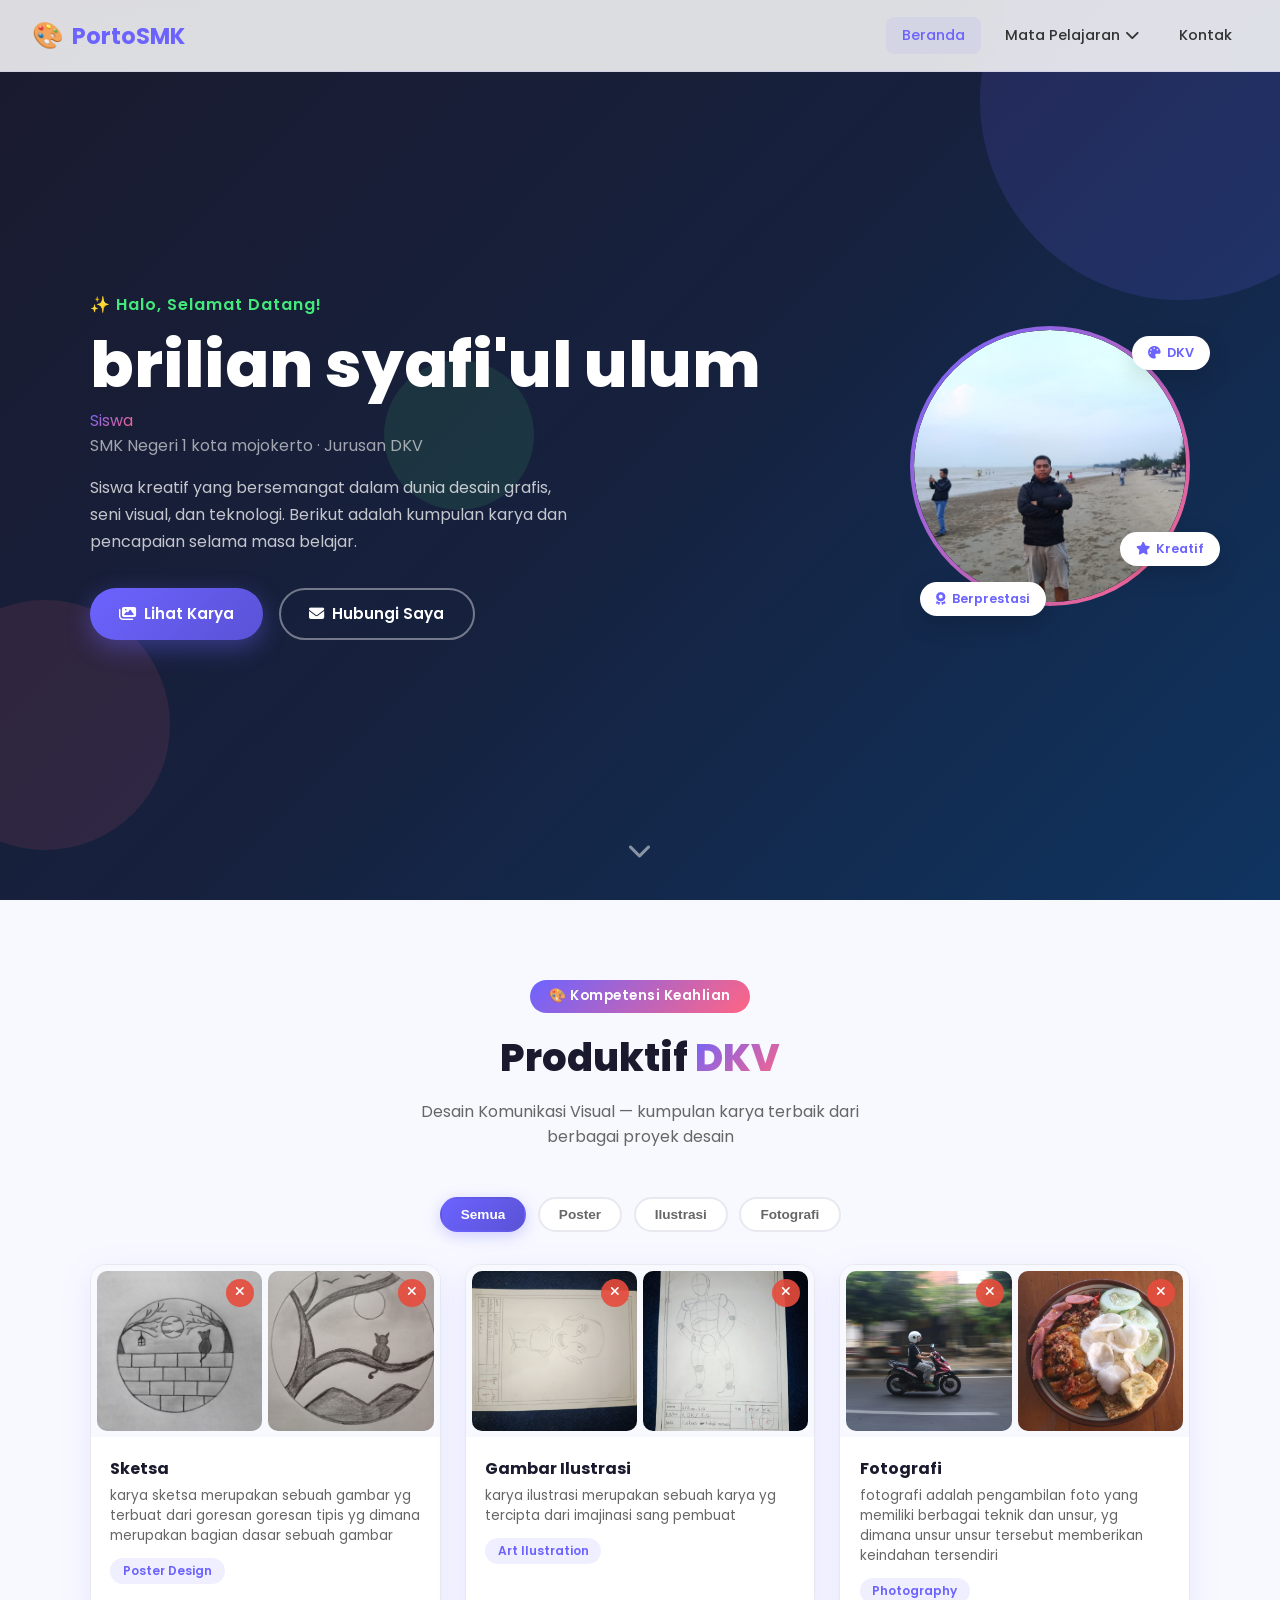
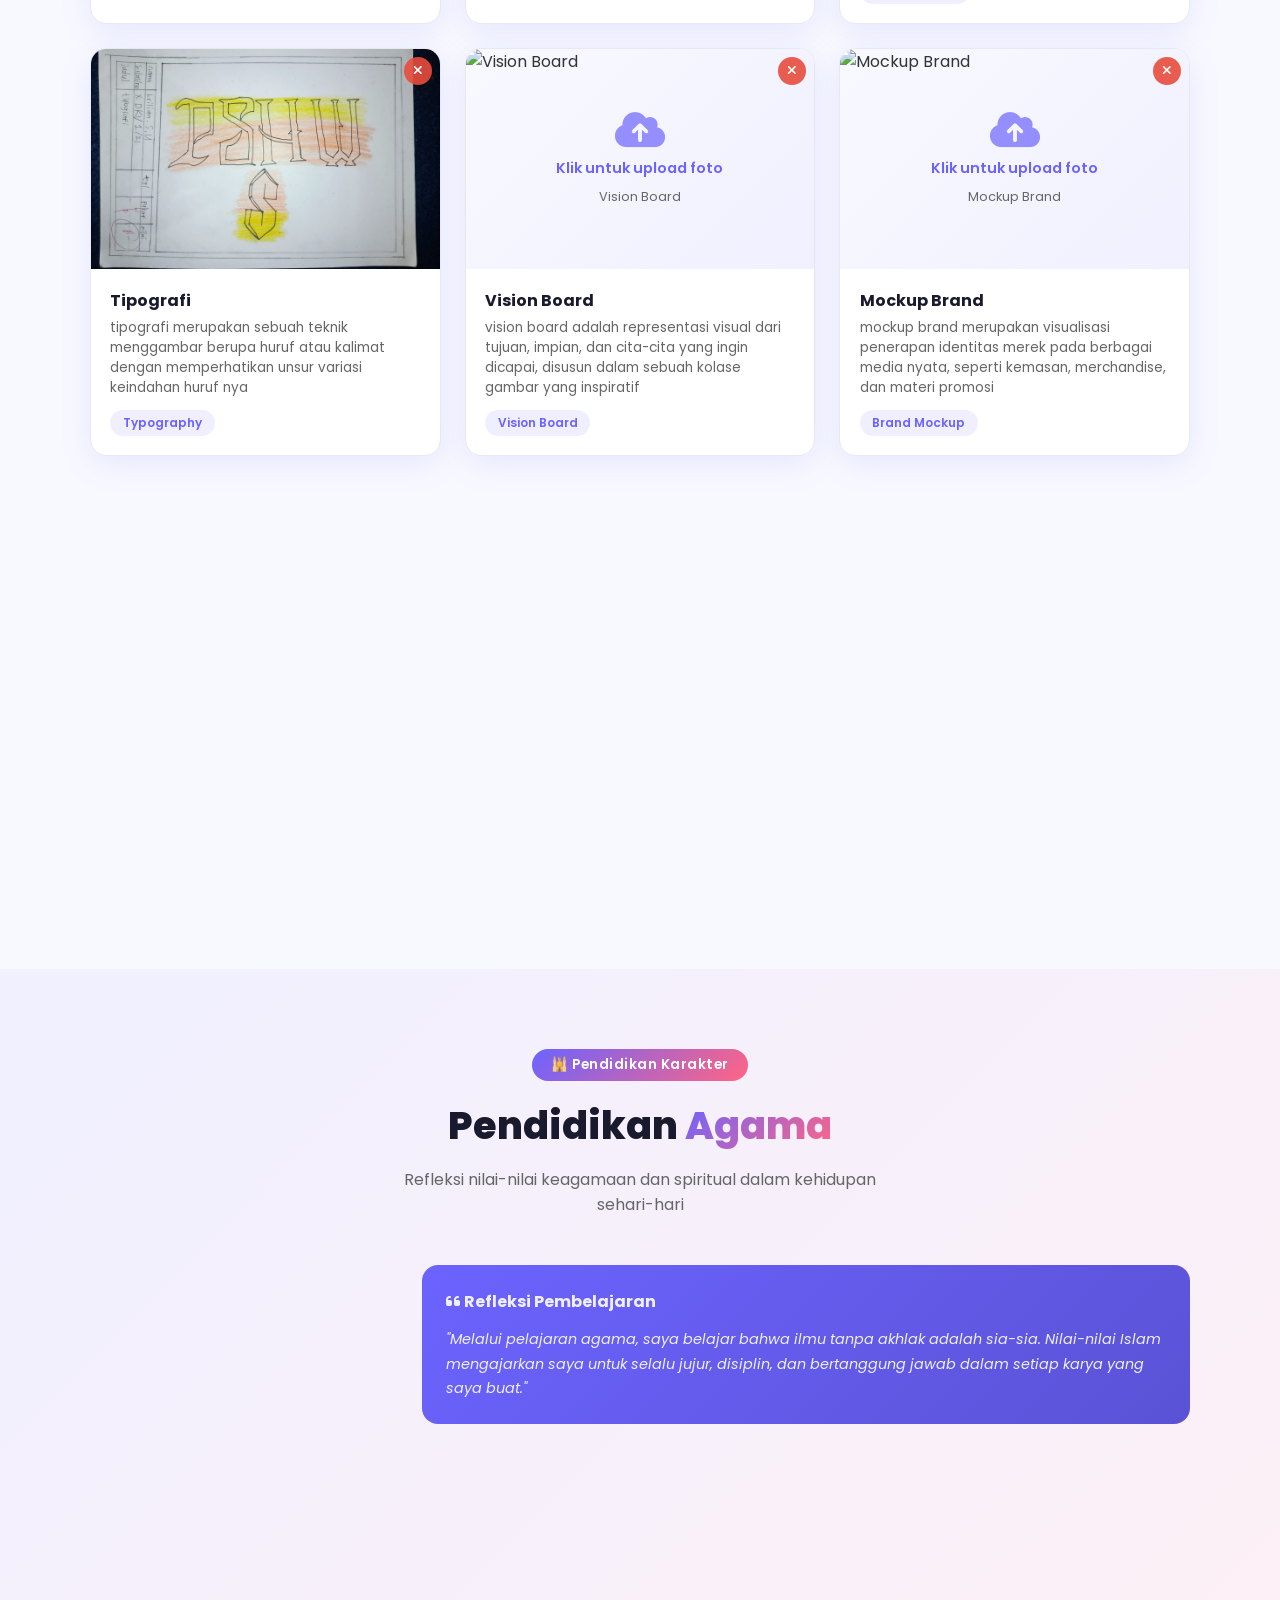
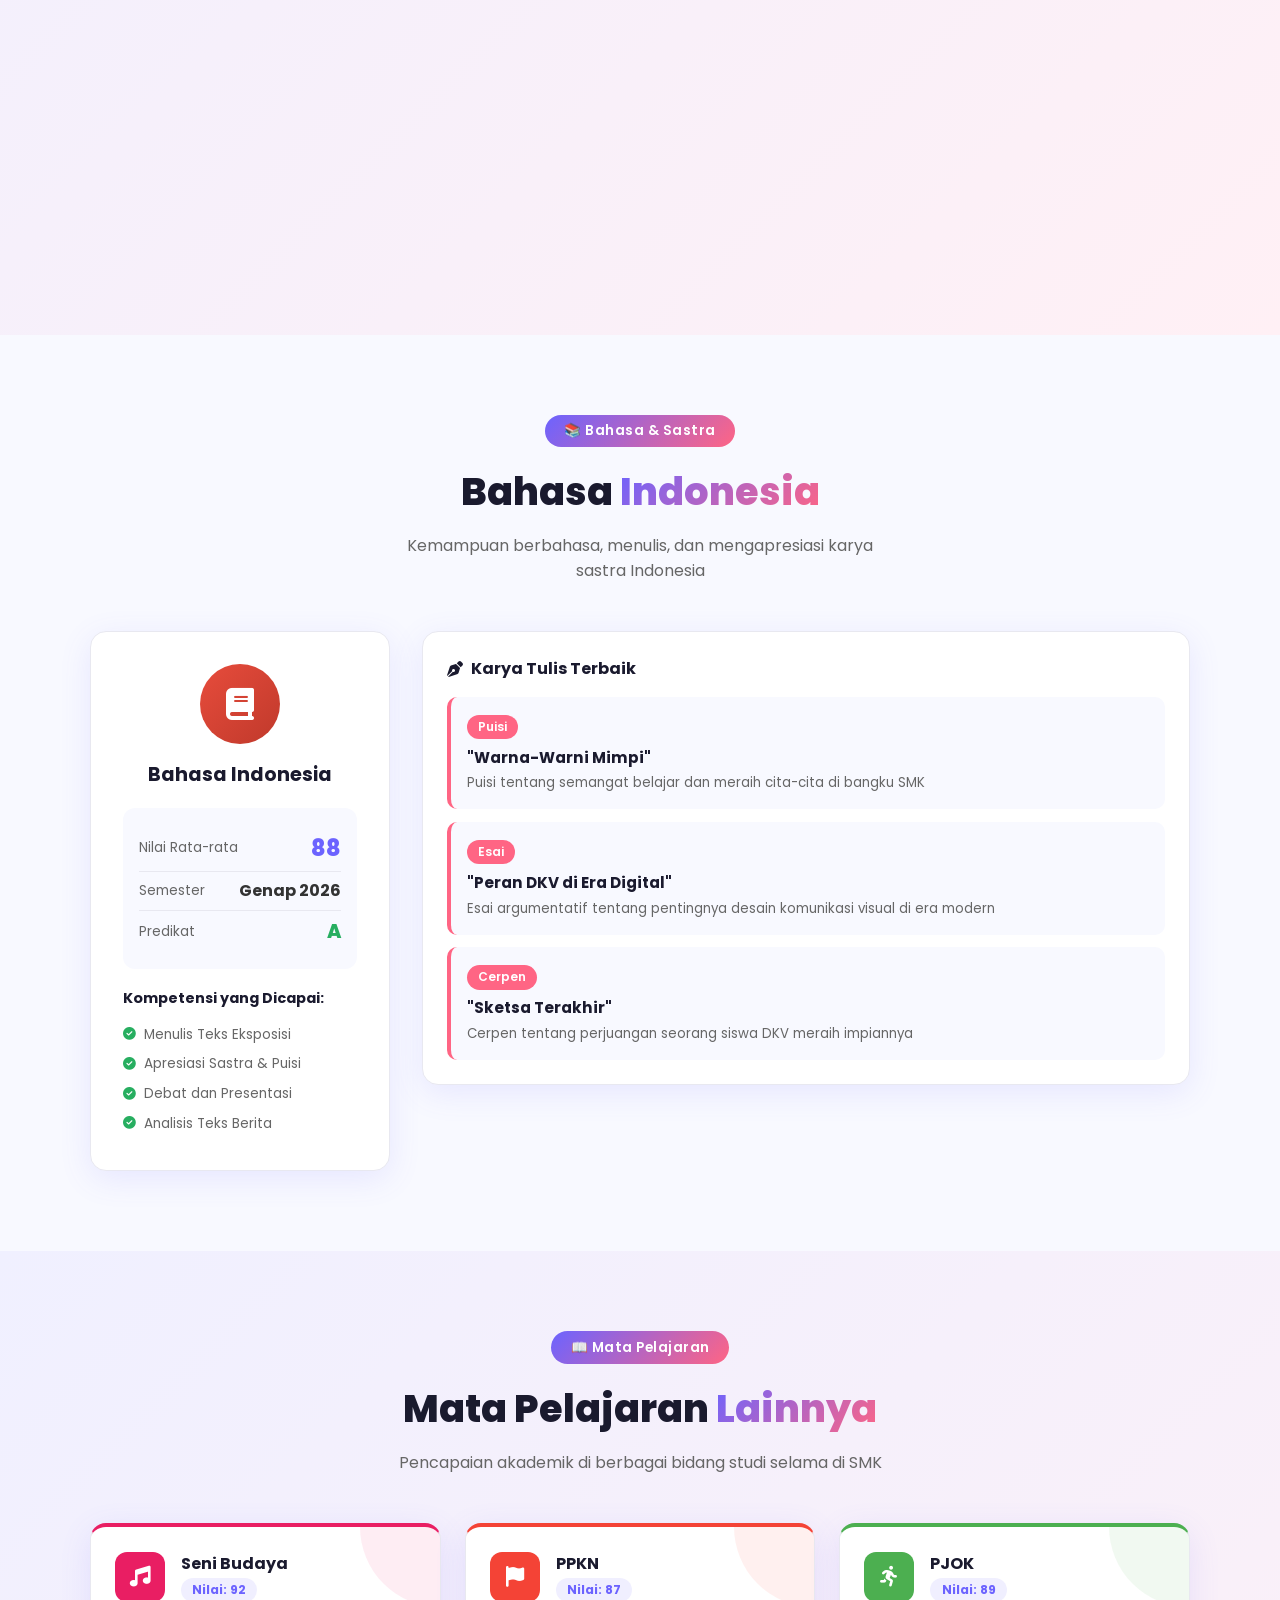
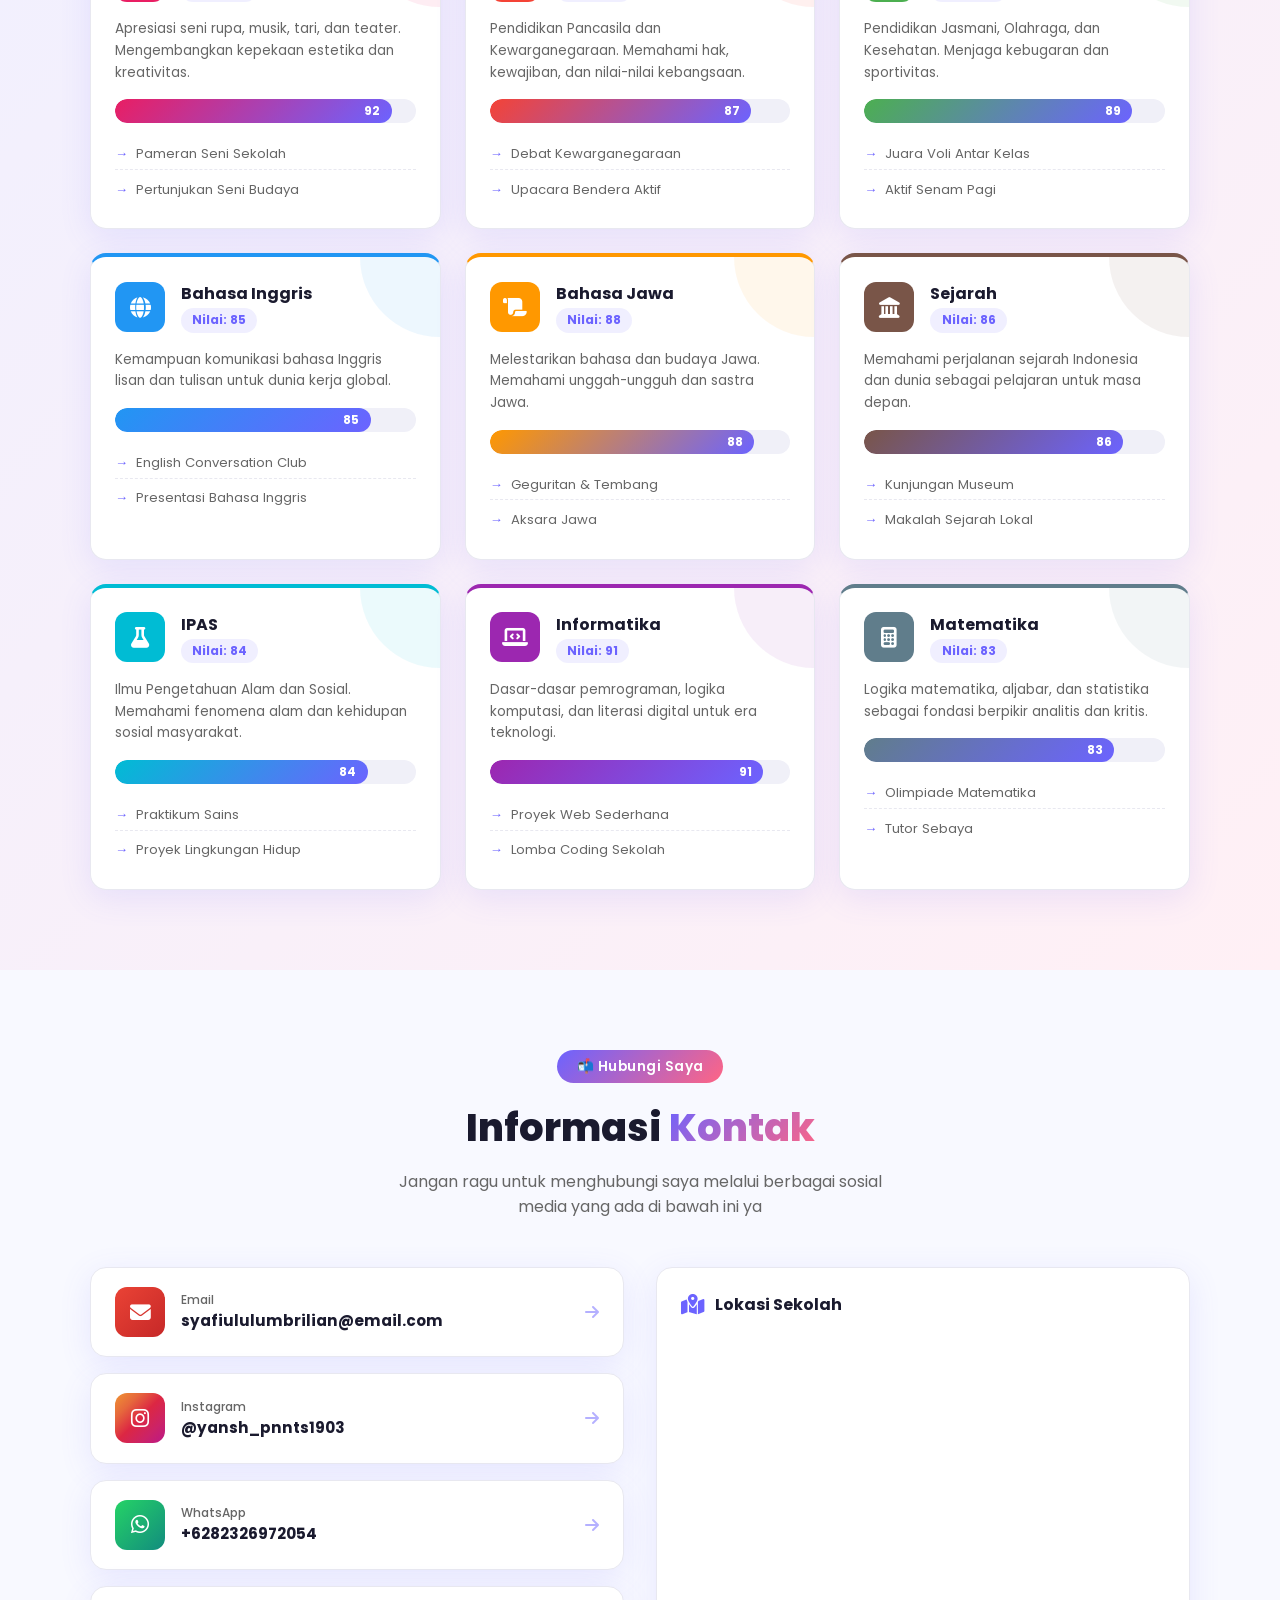
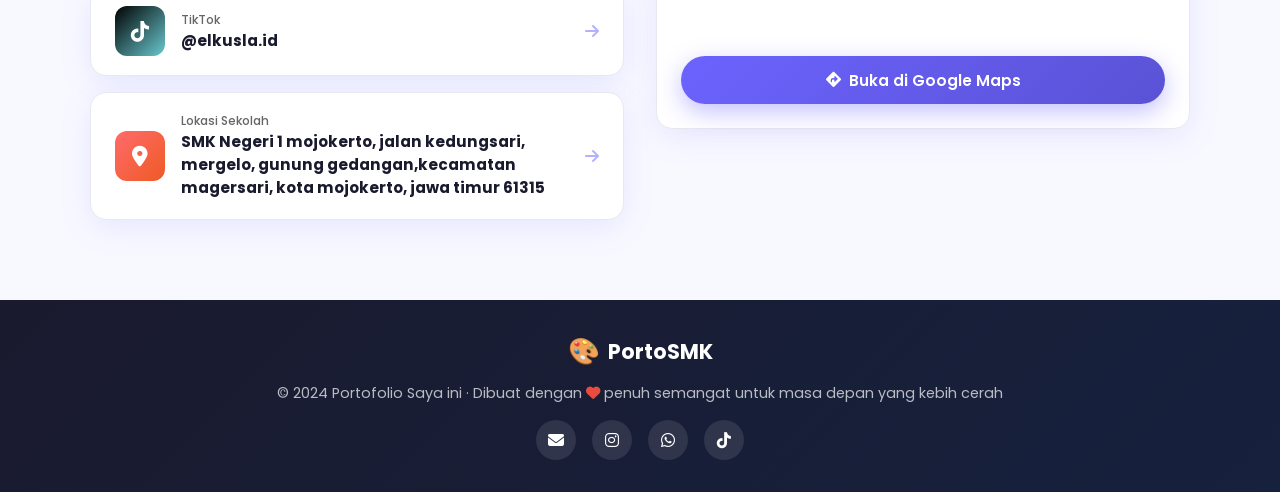
==== commit cbde4713: "Add files via upload" ====
--- a/portfolio/index.html
+++ b/portfolio/index.html
@@ -224,9 +224,9 @@
             <p>Klik untuk upload foto</p>
             <span>Mockup Brand</span>
           </div>
-          <img class="preview-img" src="" alt="Mockup Brand" style="display:none"/>
+          <img class="preview-img" src="mockupbrand.jpeg" alt="Mockup Brand" style="display:block"/>
           <div class="img-hover-hint"><i class="fas fa-search-plus"></i></div>
-          <button class="remove-img" onclick="removeImage(event, this)" style="display:none"><i class="fas fa-times"></i></button>
+          <button class="remove-img" onclick="removeImage(event, this)" style="display:flex"><i class="fas fa-times"></i></button>
         </div>
         <div class="dkv-card-info">
           <h4>Mockup Brand</h4>
@@ -237,19 +237,19 @@
 
       <!-- Card 8 - Brandbook -->
       <div class="dkv-card" data-cat="poster">
-        <div class="dkv-upload pdf-upload" onclick="triggerPdfUpload(this)">
+        <div class="dkv-upload pdf-upload has-pdf" onclick="triggerPdfUpload(this)">
           <input type="file" accept="application/pdf" class="file-input-pdf" onchange="previewPdf(event, this)"/>
-          <div class="upload-placeholder pdf-placeholder">
+          <div class="upload-placeholder pdf-placeholder" style="display:none">
             <i class="fas fa-file-pdf"></i>
             <p>Klik untuk upload PDF</p>
             <span>Brandbook</span>
           </div>
-          <div class="pdf-preview" style="display:none">
+          <div class="pdf-preview" style="display:flex">
             <i class="fas fa-file-pdf pdf-icon-big"></i>
-            <p class="pdf-filename"></p>
-            <a class="pdf-open-btn" href="#" target="_blank"><i class="fas fa-external-link-alt"></i> Buka PDF</a>
-          </div>
-          <button class="remove-img" onclick="removePdf(event, this)" style="display:none"><i class="fas fa-times"></i></button>
+            <p class="pdf-filename">brandbook.pdf</p>
+            <a class="pdf-open-btn" href="brandbook.pdf" target="_blank"><i class="fas fa-external-link-alt"></i> Buka PDF</a>
+          </div>
+          <button class="remove-img" onclick="removePdf(event, this)" style="display:flex"><i class="fas fa-times"></i></button>
         </div>
         <div class="dkv-card-info">
           <h4>Brandbook</h4>
